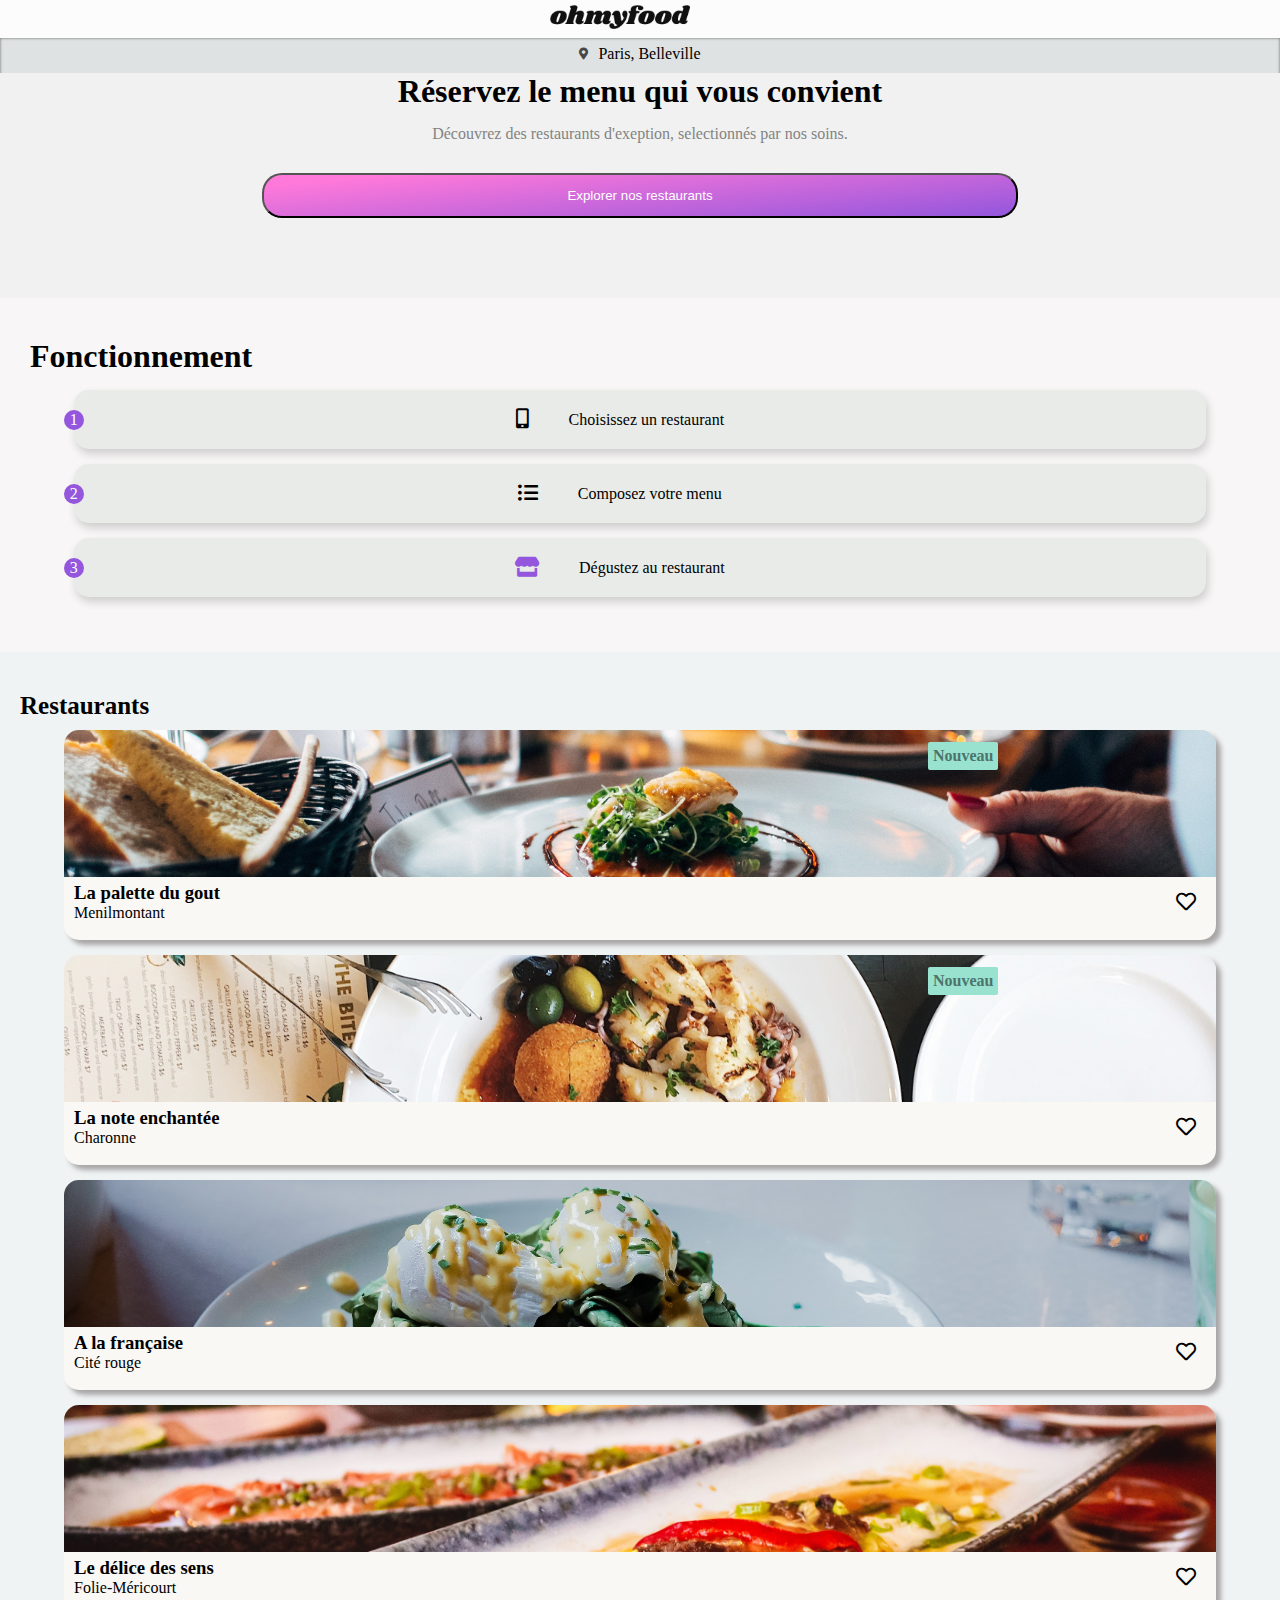
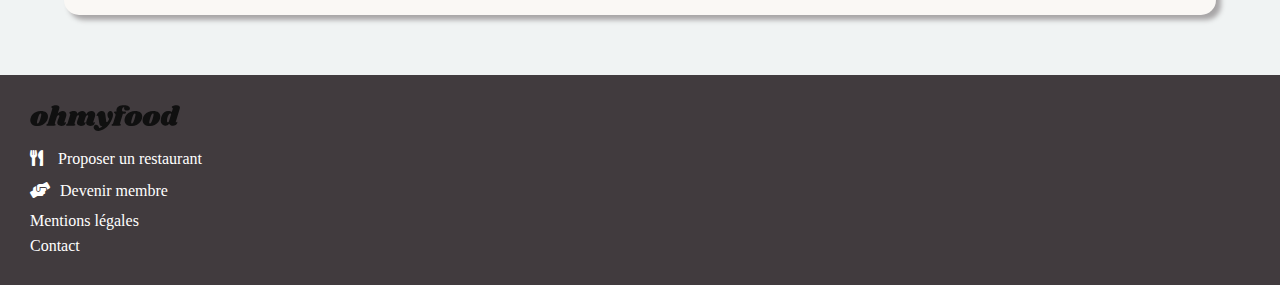
==== accueil.html @ b5c87522 "changing 'nouveau' buttons to divs" ====
<!DOCTYPE html>
<html lang="en">
<head>
    <meta charset="UTF-8">
    <meta http-equiv="X-UA-Compatible" content="IE=edge">
    <meta name="viewport" content="width=device-width, initial-scale=1.0">
    <link rel="stylesheet" href="https://use.fontawesome.com/releases/v5.15.3/css/all.css">
    <link rel="stylesheet" href="css/accueil.css">
    <title>Accueil</title>
</head>

<body>

    
    <div class="loader">
        <i class="fas fa-utensils"></i>     
    </div>

    <div class="container">
        <header>
            <div class="logo">
                <img src="img/ohmyfood.png" alt="logo">
            </div>
        </header>

        <!---------------------------------------------->

        <div class="localisation" >
            <i class="fas fa-map-marker-alt"></i> <p>Paris, Belleville</p>          
        </div>


        <!---------------------------------------------->

        <div class="reservation" >
            <h1>Réservez le menu qui vous convient</h1>
            <p>Découvrez des restaurants d'exeption, selectionnés par nos soins.</p>
            <button> <a href="menu1.html">Explorer nos restaurants</a></button>
        </div>


        <!---------------------------------------------->

        <div class="fonctionnement" >
            <h1>Fonctionnement</h1>
                <div class="selection">
                    <div class="number">
                        <p>1</p>
                    </div>
                    
                    <div class="fonctionnement-button">
                        <div class="fonctionnement-icon">
                            <i class="fas fa-mobile-alt"></i>
                        </div> 
                            <p>Choisissez un restaurant</p>                             
                    </div>
                    
                </div>

                <div class="selection">
                    <div class="number">
                        <p>2</p>
                    </div>
                    <div class="fonctionnement-button">
                        <div class="fonctionnement-icon">
                            <i class="fas fa-list-ul"></i>
                        </div> 
                            <p>Composez votre menu</p>                             
                    </div>

                </div>
                <div class="selection">
                    <div class="number">
                        <p>3</p>
                    </div>
                    <div class="fonctionnement-button">
                        <div class="fonctionnement-icon">
                            <i class="fas fa-store violet"></i>
                        </div> 
                            <p>Dégustez au restaurant</p>                             
                    </div>
                </div>
        </div>


        <!---------------------------------------------->

        <div class="all-restaurants" >
            <h1>Restaurants</h1>
            <div class="restaurant-card" >
                <a href="menu1.html">
                    <img src="img/jay-wennington-N_Y88TWmGwA-unsplash.jpg" alt="photo resto1">
                    <div class="nouveau">Nouveau
                    </div>
                    <div class="restaurant-infos" >
                        <div>
                            <h3>La palette du gout</h3>
                            <p>Menilmontant
                            </p>  
                        </div>
                        <i class="far fa-heart"></i>
                    </div>
                </a>
            </div>

            <div class="restaurant-card" >
                <a href="menu2.html">
                    <img src="img/stil-u2Lp8tXIcjw-unsplash.jpg" alt="">
                        <div class="nouveau"> Nouveau
                        </div>
                    <div class="restaurant-infos" >
                        <div>
                            <h3>La note enchantée</h3>
                            <p>Charonne</p>
                        </div>
                        <i class="far fa-heart"></i>
                    </div>
                </a>
            </div>

            <div class="restaurant-card" >
                <a href="menu3.html">
                    <img src="img/toa-heftiba-DQKerTsQwi0-unsplash.jpg" alt="">
                    <div class="restaurant-infos" >
                        <div>
                            <h3>A la française</h3>
                            <p>Cité rouge</p> 
                        </div>
                        <i class="far fa-heart"></i>
                    </div>
                </a>
            </div>

            <div class="restaurant-card" >
                <a href="menu4.html">
                    <img src="img/louis-hansel-shotsoflouis-qNBGVyOCY8Q-unsplash.jpg" alt="">
                    <div class="restaurant-infos" >
                        <div>
                            <h3>Le délice des sens</h3>
                            <p>Folie-Méricourt</p>
                        </div>
                        <i class="far fa-heart"></i>
                    </div>
                </a>
            </div>

        </div>

        <!---------------------------------------------->

        <footer>
            <div>
                <img src="img/ohmyfood@2x.svg" alt="">
                <div class="proposer" >
                    <i class="fas fa-utensils"></i> <p>Proposer un restaurant</p>
                </div>
                <div class="devenir" >
                    <i class="fas fa-hands-helping"></i> <p>Devenir membre</p>
                </div>
                <p>Mentions légales</p>
                <a href="#">Contact</a> 
            </div>
        </footer>

    </div>
    
</body>
</html>
---- css/accueil.css ----
* {
  margin: 0px;
  padding: 0px;
}

body {
  width: 100vw;
  height: 100vh;
  overflow: auto;
  -webkit-animation: scrolling 7s;
          animation: scrolling 7s;
}

@-webkit-keyframes scrolling {
  from {
    overflow: hidden;
  }
  to {
    overflow: auto;
  }
}

@keyframes scrolling {
  from {
    overflow: hidden;
  }
  to {
    overflow: auto;
  }
}

.loader {
  background-color: #99E2D0;
  position: absolute;
  width: 100%;
  height: 100%;
  -webkit-box-pack: center;
      -ms-flex-pack: center;
          justify-content: center;
  -webkit-box-align: center;
      -ms-flex-align: center;
          align-items: center;
  display: -webkit-box;
  display: -ms-flexbox;
  display: flex;
  z-index: -1000;
  -webkit-animation: disapear 4.7s ease-in;
          animation: disapear 4.7s ease-in;
}

@-webkit-keyframes disapear {
  from {
    display: -webkit-box;
    display: flex;
    z-index: 2;
  }
  to {
    display: none;
    z-index: -1;
  }
}

@keyframes disapear {
  from {
    display: -webkit-box;
    display: -ms-flexbox;
    display: flex;
    z-index: 2;
  }
  to {
    display: none;
    z-index: -1;
  }
}

.loader i {
  /*background-color: darkgray;*/
  color: darkgoldenrod;
  border: 1px solid #9356DC;
  height: 59px;
  width: 50px;
  display: -webkit-box;
  display: -ms-flexbox;
  display: flex;
  -webkit-box-pack: center;
      -ms-flex-pack: center;
          justify-content: center;
  -webkit-box-align: center;
      -ms-flex-align: center;
          align-items: center;
  font-size: 25px;
  margin: 0 auto;
  -webkit-animation: spin 1.8s ease-in 0s infinite;
          animation: spin 1.8s ease-in 0s infinite;
}

@-webkit-keyframes spin {
  0% {
    -webkit-transform: rotateY(0deg);
            transform: rotateY(0deg);
  }
  50% {
    -webkit-transform: rotateY(180deg);
            transform: rotateY(180deg);
  }
  100% {
    -webkit-transform: rotateY(0deg);
            transform: rotateY(0deg);
  }
}

@keyframes spin {
  0% {
    -webkit-transform: rotateY(0deg);
            transform: rotateY(0deg);
  }
  50% {
    -webkit-transform: rotateY(180deg);
            transform: rotateY(180deg);
  }
  100% {
    -webkit-transform: rotateY(0deg);
            transform: rotateY(0deg);
  }
}

.container {
  background-color: #f0f3f3;
  position: absolute;
  width: 100%;
  height: auto;
  padding-top: 35px;
  -webkit-box-orient: vertical;
  -webkit-box-direction: normal;
      -ms-flex-direction: column;
          flex-direction: column;
  display: -webkit-box;
  display: -ms-flexbox;
  display: flex;
  z-index: 1;
  -webkit-animation: appears;
          animation: appears;
}

@-webkit-keyframes appears {
  from {
    display: none;
  }
  to {
    display: -webkit-box;
    display: flex;
  }
}

@keyframes appears {
  from {
    display: none;
  }
  to {
    display: -webkit-box;
    display: -ms-flexbox;
    display: flex;
  }
}

header {
  background-color: #fcfcfc;
  width: 100%;
  height: auto;
  padding-top: 5px;
  padding-bottom: 5px;
  text-align: center;
  position: fixed;
  top: 0px;
  left: 0px;
  z-index: 2;
}

header .logo img {
  width: 140px;
  -webkit-transform: translateX(-20px);
          transform: translateX(-20px);
}

.localisation {
  background-color: #dfe2e2;
  -webkit-box-shadow: inset 0px 3px 3px #5f5e5f;
          box-shadow: inset 0px 3px 3px #5f5e5f;
  height: 38px;
  display: -webkit-box;
  display: -ms-flexbox;
  display: flex;
  -webkit-box-pack: center;
      -ms-flex-pack: center;
          justify-content: center;
  -webkit-box-align: center;
      -ms-flex-align: center;
          align-items: center;
}

.localisation i {
  padding-right: 10px;
  font-size: 12px;
  color: #474747;
}

.reservation {
  background-color: #f0f1f0;
  text-align: center;
  height: 225px;
}

.reservation p {
  padding-top: 15px;
  color: #838383;
}

.reservation button {
  width: 59%;
  height: 45px;
  margin-top: 30px;
  border-radius: 20px;
  background: linear-gradient(175deg, #FF79DA 10%, #9356DC 100%);
}

.reservation button a {
  text-decoration: none;
  color: white;
}

.fonctionnement {
  background-color: #f8f6f6;
  padding: 40px 0px;
  width: 100%;
  margin: 0 auto;
}

.fonctionnement h1 {
  margin-left: 30px;
}

.fonctionnement .selection {
  margin: 15px auto;
  height: 59px;
  width: 90%;
  display: -webkit-box;
  display: -ms-flexbox;
  display: flex;
  -webkit-box-align: center;
      -ms-flex-align: center;
          align-items: center;
}

.fonctionnement .selection .number {
  background-color: #9356DC;
  width: 20px;
  height: 20px;
  display: -webkit-box;
  display: -ms-flexbox;
  display: flex;
  -webkit-box-pack: center;
      -ms-flex-pack: center;
          justify-content: center;
  -webkit-box-align: center;
      -ms-flex-align: center;
          align-items: center;
  border-radius: 15px;
  z-index: 1;
}

.fonctionnement .selection .number p {
  color: white;
}

.fonctionnement-button {
  background-color: #e8ebe8;
  width: 100%;
  display: -webkit-box;
  display: -ms-flexbox;
  display: flex;
  height: 59px;
  -webkit-box-pack: center;
      -ms-flex-pack: center;
          justify-content: center;
  -webkit-box-align: center;
      -ms-flex-align: center;
          align-items: center;
  border-radius: 15px;
  -webkit-transform: translateX(-10px);
          transform: translateX(-10px);
  -webkit-box-shadow: 2px 5px 8px #cfcdcd;
          box-shadow: 2px 5px 8px #cfcdcd;
}

.fonctionnement-button:hover {
  background-color: #f3f2f2;
  -webkit-box-shadow: 5px 8px 10px #413b3e;
          box-shadow: 5px 8px 10px #413b3e;
}

.fonctionnement-icon {
  /*background-color: rgb(224, 35, 60);*/
  font-size: 20px;
  -webkit-transform: translateX(-40px);
          transform: translateX(-40px);
}

.fonctionnement-icon .violet {
  color: #9356DC;
}

.all-restaurants {
  padding-top: 40px;
  height: auto;
  padding-bottom: 45px;
}

.all-restaurants h1 {
  margin-left: 20px;
  font-size: 25px;
  margin-bottom: 10px;
}

.restaurant-card a {
  background-color: #faf8f5;
  text-decoration: none;
  margin: 0 auto 15px;
  width: 90%;
  height: 210px;
  border-radius: 15px;
  position: relative;
  display: -webkit-box;
  display: -ms-flexbox;
  display: flex;
  -webkit-box-orient: vertical;
  -webkit-box-direction: normal;
      -ms-flex-direction: column;
          flex-direction: column;
  -webkit-box-shadow: 5px 5px 5px #a8a6a7;
          box-shadow: 5px 5px 5px #a8a6a7;
}

.nouveau {
  background-color: #99E2D0;
  position: absolute;
  top: 0px;
  left: 75%;
  padding: 5px;
  margin-top: 12px;
  color: #4d746a;
  font-weight: bold;
  border-radius: 2px;
}

.restaurant-card img {
  -o-object-fit: cover;
     object-fit: cover;
  height: 70%;
  width: 100%;
  border-radius: 15px 15px 0px 0px;
}

.restaurant-card i {
  padding-top: 15px;
  padding-right: 15px;
}

.active-card {
  text-decoration: none;
  height: 180px;
}

.active-card img {
  height: 70%;
}

.restaurant-infos {
  display: -webkit-box;
  display: -ms-flexbox;
  display: flex;
  -webkit-box-pack: justify;
      -ms-flex-pack: justify;
          justify-content: space-between;
  -webkit-box-align: center;
      -ms-flex-align: center;
          align-items: center;
}

.restaurant-infos h3 {
  color: black;
  padding-left: 10px;
}

.restaurant-infos p {
  color: black;
  padding-left: 10px;
}

.restaurant-infos i {
  margin: 15px 20px;
  padding: 0px;
  font-size: 20px;
  color: black;
}

.restaurant-infos i:hover {
  background-color: #FF79DA;
}

footer {
  background-color: #413b3e;
  width: 100%;
  height: 150px;
  color: white;
  padding: 30px 30px;
  /*position: fixed;
  bottom: 0px;
  */
}

footer p {
  margin-bottom: 7px;
}

footer img {
  width: 150px;
  color: white;
}

.proposer {
  display: -webkit-box;
  display: -ms-flexbox;
  display: flex;
  -webkit-box-orient: horizontal;
  -webkit-box-direction: normal;
      -ms-flex-direction: row;
          flex-direction: row;
  margin-top: 15px;
  margin-bottom: 7px;
}

.proposer p {
  margin-left: 15px;
}

.devenir {
  display: -webkit-box;
  display: -ms-flexbox;
  display: flex;
  -webkit-box-orient: horizontal;
  -webkit-box-direction: normal;
      -ms-flex-direction: row;
          flex-direction: row;
  margin-bottom: 7px;
}

.devenir p {
  margin-left: 10px;
  margin-bottom: 5px;
}

footer a {
  text-decoration: none;
  color: white;
}
/*# sourceMappingURL=accueil.css.map */
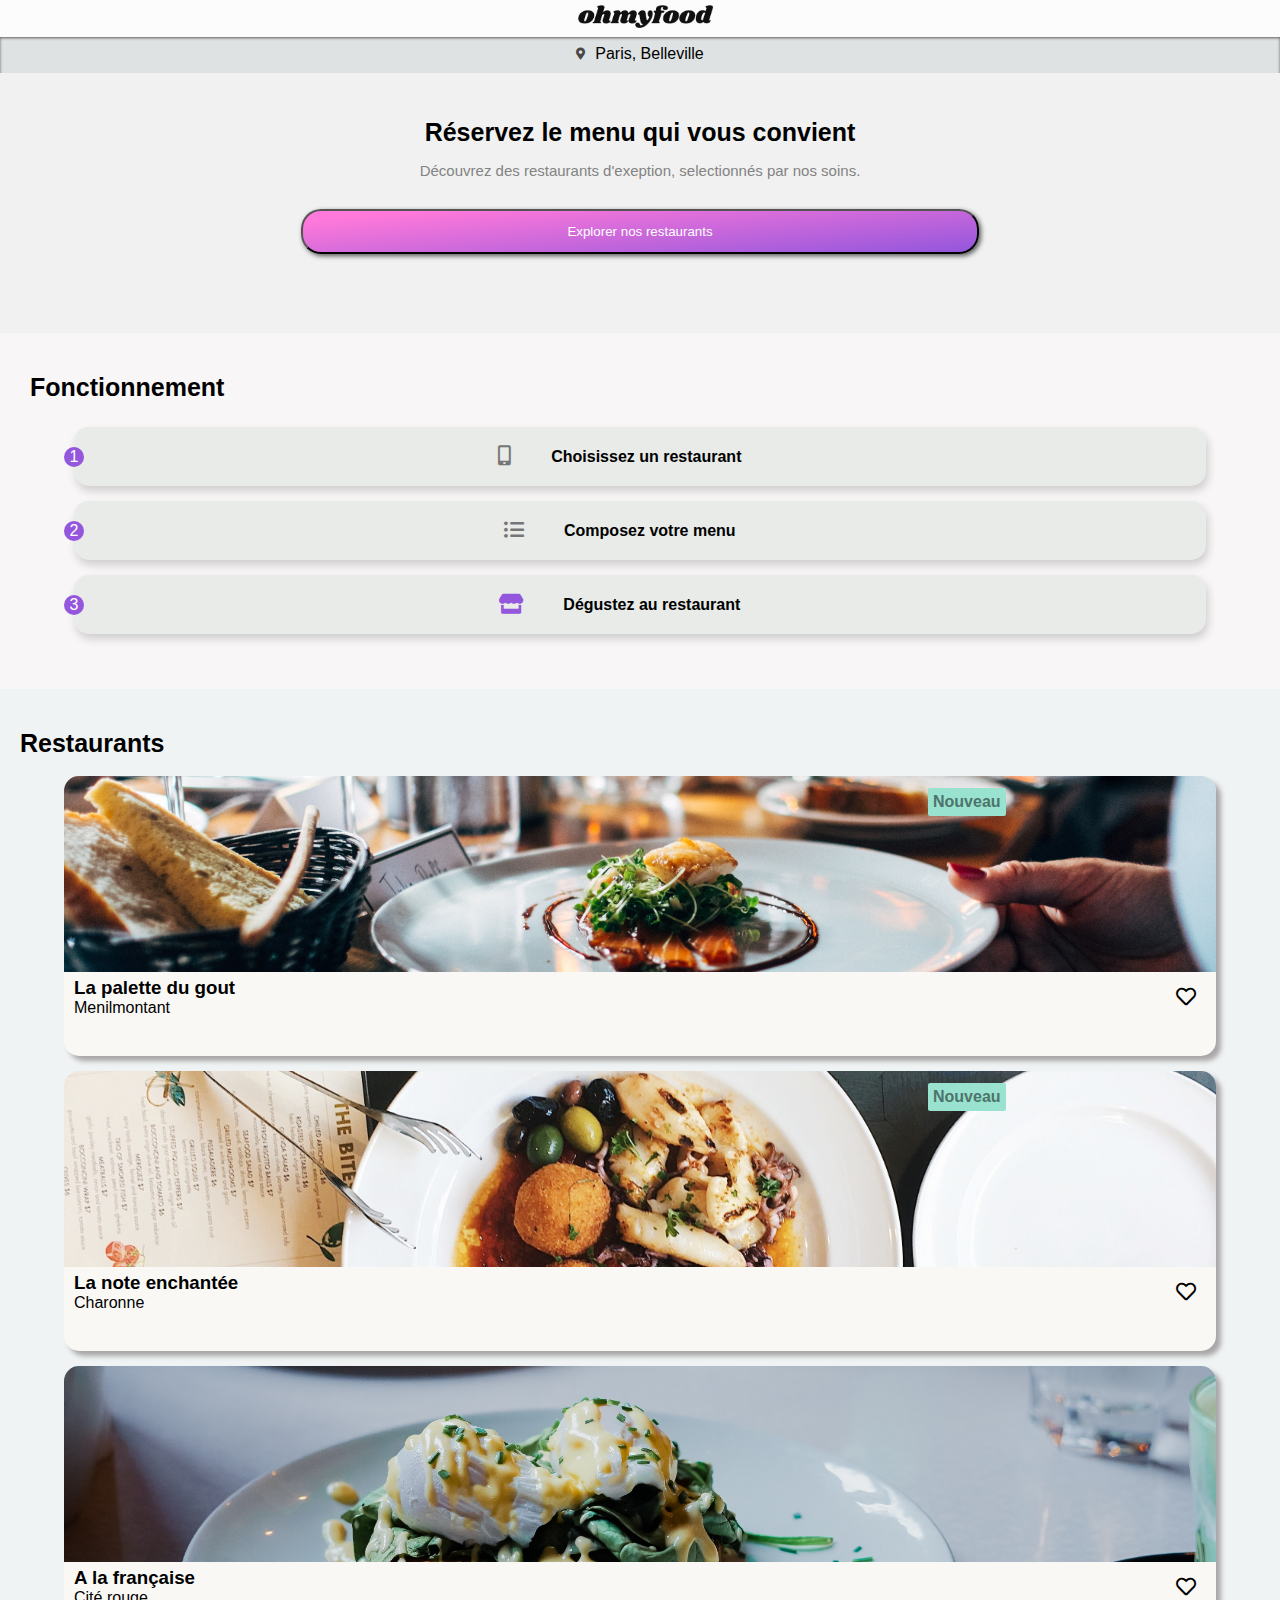
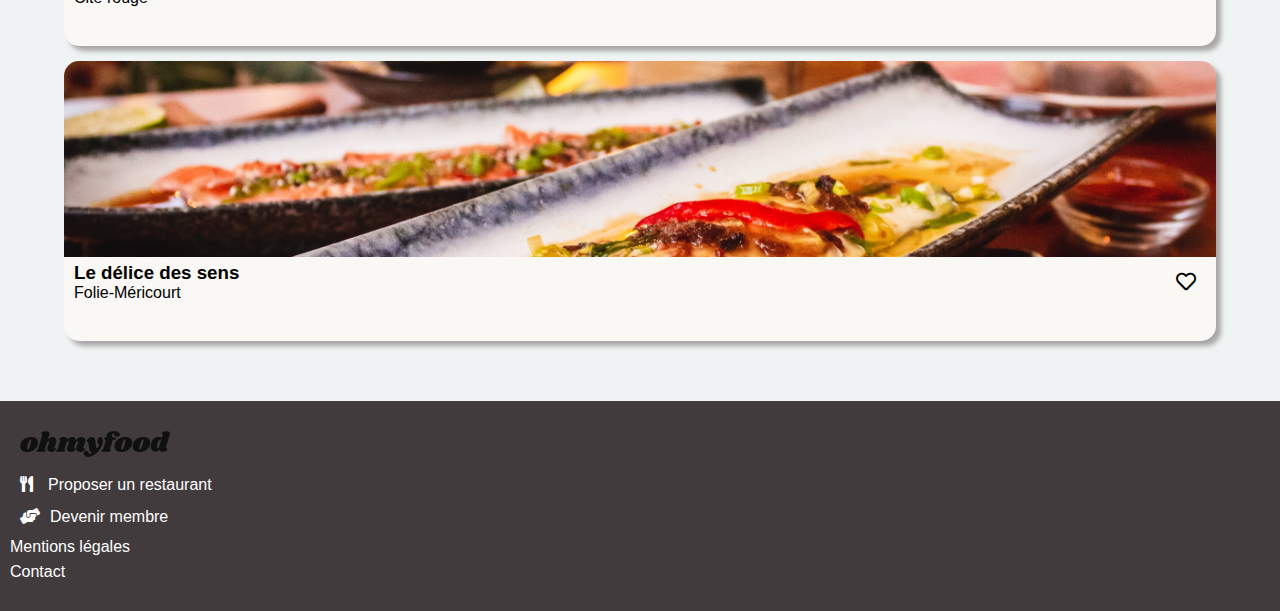
==== commit c88d5a77: "add link to email on the footer" ====
--- a/accueil.html
+++ b/accueil.html
@@ -158,7 +158,7 @@
                     <i class="fas fa-hands-helping"></i> <p>Devenir membre</p>
                 </div>
                 <p>Mentions légales</p>
-                <a href="#">Contact</a> 
+                <a href="mailto:monemail@gmail.com">Contact</a> 
             </div>
         </footer>
 
--- a/css/accueil.css
+++ b/css/accueil.css
@@ -3,10 +3,15 @@
   padding: 0px;
 }
 
+html {
+  font-family: Arial, Helvetica, sans-serif;
+}
+
 body {
-  width: 100vw;
+  max-width: 100vw;
   height: 100vh;
   overflow: auto;
+  overflow-x: hidden;
   -webkit-animation: scrolling 7s;
           animation: scrolling 7s;
 }
@@ -17,6 +22,7 @@
   }
   to {
     overflow: auto;
+    overflow-x: hidden;
   }
 }
 
@@ -26,6 +32,7 @@
   }
   to {
     overflow: auto;
+    overflow-x: hidden;
   }
 }
 
@@ -167,19 +174,23 @@
   background-color: #fcfcfc;
   width: 100%;
   height: auto;
-  padding-top: 5px;
-  padding-bottom: 5px;
+  padding: 5px;
   text-align: center;
   position: fixed;
   top: 0px;
   left: 0px;
   z-index: 2;
+  display: -webkit-box;
+  display: -ms-flexbox;
+  display: flex;
+  -webkit-box-pack: center;
+      -ms-flex-pack: center;
+          justify-content: center;
 }
 
 header .logo img {
-  width: 140px;
-  -webkit-transform: translateX(-20px);
-          transform: translateX(-20px);
+  width: 135px;
+  margin: 0 auto;
 }
 
 .localisation {
@@ -207,23 +218,47 @@
 .reservation {
   background-color: #f0f1f0;
   text-align: center;
+  display: -webkit-box;
+  display: -ms-flexbox;
+  display: flex;
+  -ms-flex-wrap: wrap;
+      flex-wrap: wrap;
+  -webkit-box-pack: center;
+      -ms-flex-pack: center;
+          justify-content: center;
+  -webkit-box-orient: vertical;
+  -webkit-box-direction: normal;
+      -ms-flex-direction: column;
+          flex-direction: column;
   height: 225px;
+  padding-bottom: 35px;
+}
+
+.reservation h1 {
+  width: 70%;
+  margin: 0 auto;
+  font-size: 25px;
 }
 
 .reservation p {
+  width: 70%;
   padding-top: 15px;
   color: #838383;
+  margin: 0 auto;
+  font-size: 15px;
 }
 
 .reservation button {
-  width: 59%;
+  width: 53%;
   height: 45px;
-  margin-top: 30px;
+  margin: 30px auto 0px;
   border-radius: 20px;
+  -webkit-box-shadow: 2px 2px 5px #575757;
+          box-shadow: 2px 2px 5px #575757;
   background: linear-gradient(175deg, #FF79DA 10%, #9356DC 100%);
 }
 
-.reservation button a {
+.reservation a {
   text-decoration: none;
   color: white;
 }
@@ -236,7 +271,9 @@
 }
 
 .fonctionnement h1 {
+  font-size: 25px;
   margin-left: 30px;
+  padding-bottom: 10px;
 }
 
 .fonctionnement .selection {
@@ -292,6 +329,10 @@
           box-shadow: 2px 5px 8px #cfcdcd;
 }
 
+.fonctionnement-button p {
+  font-weight: bold;
+}
+
 .fonctionnement-button:hover {
   background-color: #f3f2f2;
   -webkit-box-shadow: 5px 8px 10px #413b3e;
@@ -300,6 +341,7 @@
 
 .fonctionnement-icon {
   /*background-color: rgb(224, 35, 60);*/
+  color: #777677;
   font-size: 20px;
   -webkit-transform: translateX(-40px);
           transform: translateX(-40px);
@@ -312,21 +354,22 @@
 .all-restaurants {
   padding-top: 40px;
   height: auto;
+  width: 100%;
   padding-bottom: 45px;
 }
 
 .all-restaurants h1 {
   margin-left: 20px;
   font-size: 25px;
-  margin-bottom: 10px;
+  margin-bottom: 18px;
 }
 
 .restaurant-card a {
   background-color: #faf8f5;
   text-decoration: none;
   margin: 0 auto 15px;
-  width: 90%;
-  height: 210px;
+  max-width: 90%;
+  height: 280px;
   border-radius: 15px;
   position: relative;
   display: -webkit-box;
@@ -358,6 +401,7 @@
   height: 70%;
   width: 100%;
   border-radius: 15px 15px 0px 0px;
+  background-position: center;
 }
 
 .restaurant-card i {
@@ -412,19 +456,21 @@
   width: 100%;
   height: 150px;
   color: white;
-  padding: 30px 30px;
+  padding: 30px 0px;
   /*position: fixed;
-  bottom: 0px;
-  */
+    bottom: 0px;
+    */
 }
 
 footer p {
   margin-bottom: 7px;
+  margin-left: 10px;
 }
 
 footer img {
   width: 150px;
   color: white;
+  padding: 0px 20px;
 }
 
 .proposer {
@@ -439,6 +485,10 @@
   margin-bottom: 7px;
 }
 
+.proposer i {
+  margin-left: 20px;
+}
+
 .proposer p {
   margin-left: 15px;
 }
@@ -454,6 +504,10 @@
   margin-bottom: 7px;
 }
 
+.devenir i {
+  margin-left: 20px;
+}
+
 .devenir p {
   margin-left: 10px;
   margin-bottom: 5px;
@@ -462,5 +516,6 @@
 footer a {
   text-decoration: none;
   color: white;
+  margin-left: 10px;
 }
 /*# sourceMappingURL=accueil.css.map */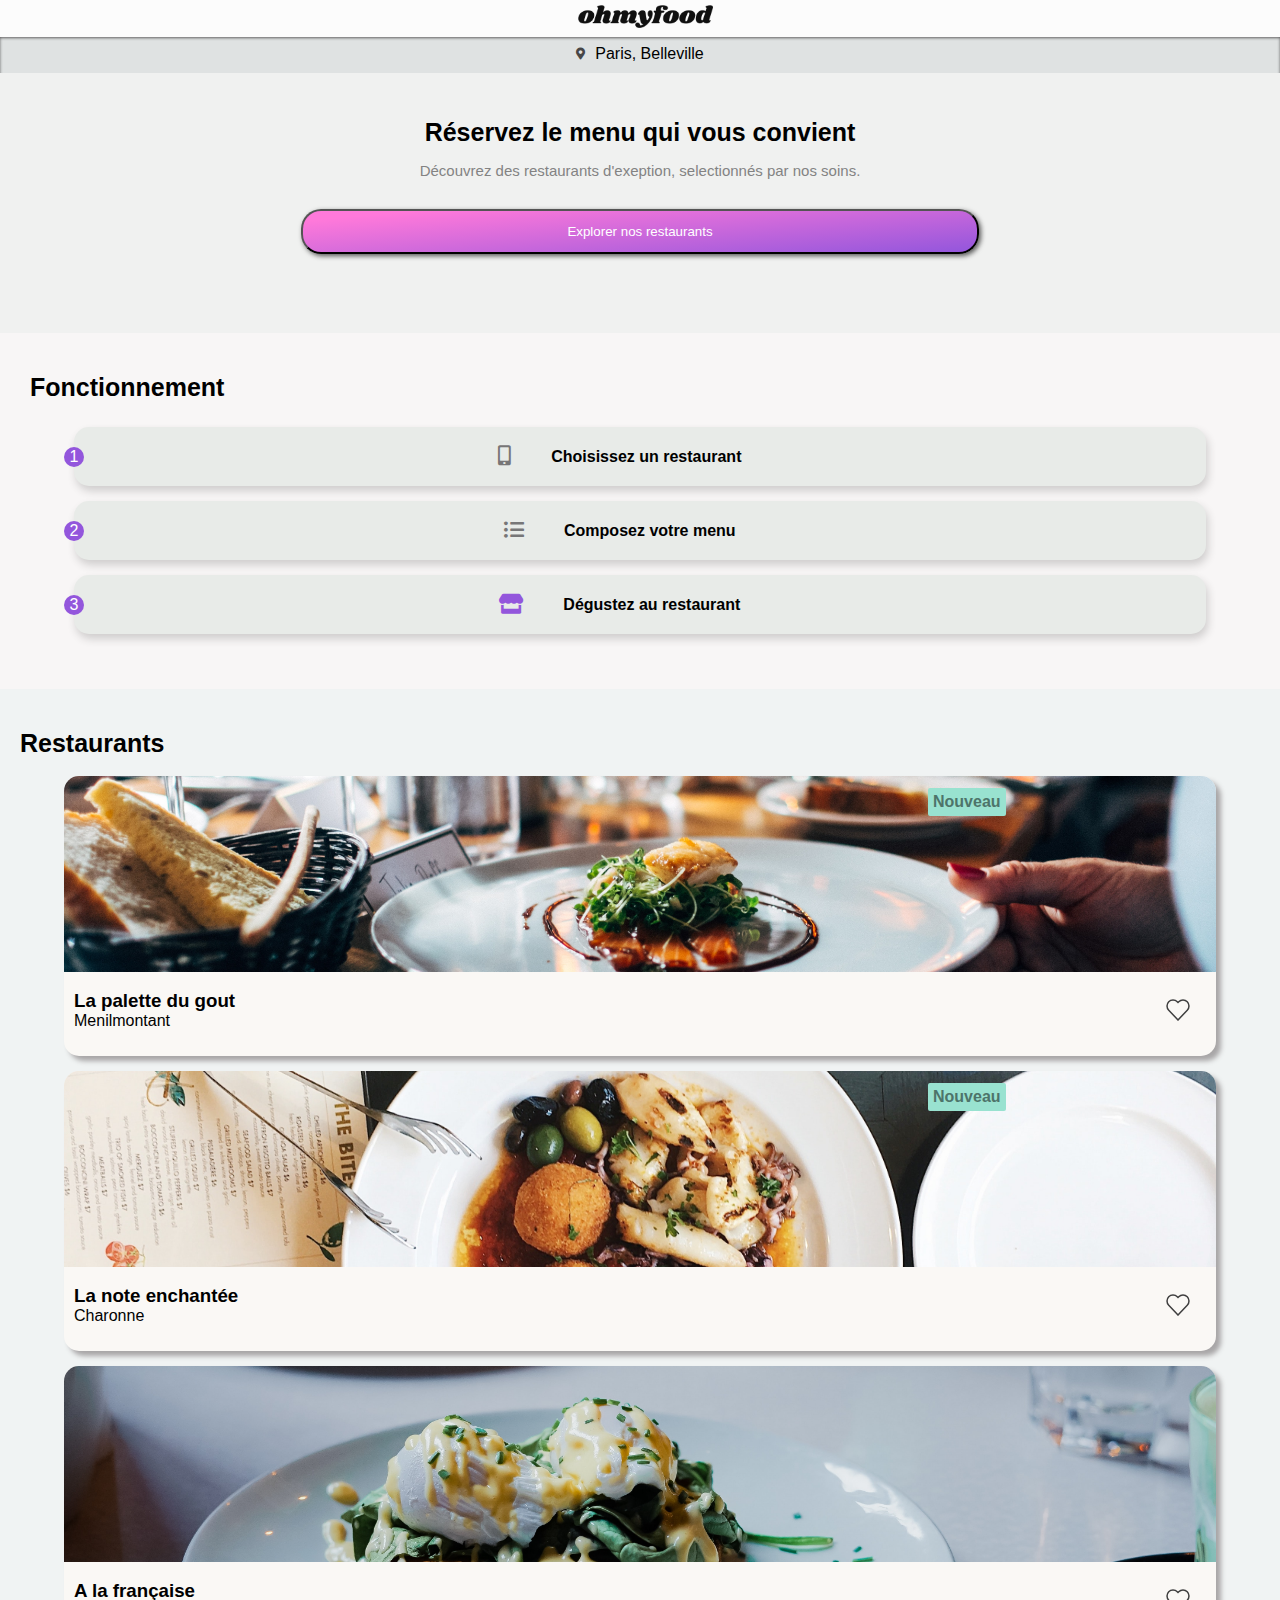
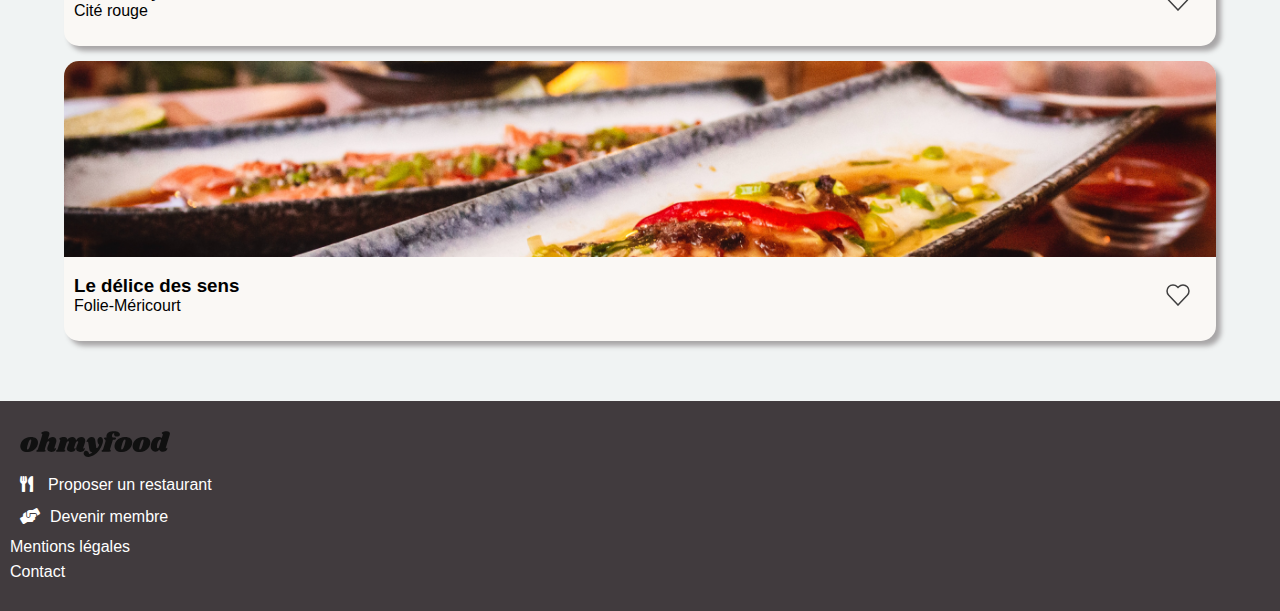
==== commit b54b5d68: "all animated heart added" ====
--- a/accueil.html
+++ b/accueil.html
@@ -98,7 +98,15 @@
                             <p>Menilmontant
                             </p>  
                         </div>
-                        <i class="far fa-heart"></i>
+                        <div class="icon heart1" >
+
+                    
+                            <svg xmlns:rdf="http://www.w3.org/1999/02/22-rdf-syntax-ns#" xmlns="http://www.w3.org/2000/svg" height="24" width="24" version="1.1" xmlns:cc="http://creativecommons.org/ns#" xmlns:dc="http://purl.org/dc/elements/1.1/">
+                                <g transform="translate(0 -1028.4)">
+                                 <path d="m7 1031.4c-1.5355 0-3.0784 0.5-4.25 1.7-2.3431 2.4-2.2788 6.1 0 8.5l9.25 9.8 9.25-9.8c2.279-2.4 2.343-6.1 0-8.5-2.343-2.3-6.157-2.3-8.5 0l-0.75 0.8-0.75-0.8c-1.172-1.2-2.7145-1.7-4.25-1.7z" fill="#e74c3c"/>
+                                </g>
+                               </svg>
+                       </div>
                     </div>
                 </a>
             </div>
@@ -113,7 +121,15 @@
                             <h3>La note enchantée</h3>
                             <p>Charonne</p>
                         </div>
-                        <i class="far fa-heart"></i>
+                        <div class="icon heart2" >
+
+                    
+                            <svg xmlns:rdf="http://www.w3.org/1999/02/22-rdf-syntax-ns#" xmlns="http://www.w3.org/2000/svg" height="24" width="24" version="1.1" xmlns:cc="http://creativecommons.org/ns#" xmlns:dc="http://purl.org/dc/elements/1.1/">
+                                <g transform="translate(0 -1028.4)">
+                                 <path d="m7 1031.4c-1.5355 0-3.0784 0.5-4.25 1.7-2.3431 2.4-2.2788 6.1 0 8.5l9.25 9.8 9.25-9.8c2.279-2.4 2.343-6.1 0-8.5-2.343-2.3-6.157-2.3-8.5 0l-0.75 0.8-0.75-0.8c-1.172-1.2-2.7145-1.7-4.25-1.7z" fill="#e74c3c"/>
+                                </g>
+                               </svg>
+                       </div>
                     </div>
                 </a>
             </div>
@@ -126,7 +142,15 @@
                             <h3>A la française</h3>
                             <p>Cité rouge</p> 
                         </div>
-                        <i class="far fa-heart"></i>
+                        <div class="icon heart3" >
+
+                    
+                            <svg xmlns:rdf="http://www.w3.org/1999/02/22-rdf-syntax-ns#" xmlns="http://www.w3.org/2000/svg" height="24" width="24" version="1.1" xmlns:cc="http://creativecommons.org/ns#" xmlns:dc="http://purl.org/dc/elements/1.1/">
+                                <g transform="translate(0 -1028.4)">
+                                 <path d="m7 1031.4c-1.5355 0-3.0784 0.5-4.25 1.7-2.3431 2.4-2.2788 6.1 0 8.5l9.25 9.8 9.25-9.8c2.279-2.4 2.343-6.1 0-8.5-2.343-2.3-6.157-2.3-8.5 0l-0.75 0.8-0.75-0.8c-1.172-1.2-2.7145-1.7-4.25-1.7z" fill="#e74c3c"/>
+                                </g>
+                               </svg>
+                       </div>
                     </div>
                 </a>
             </div>
@@ -139,7 +163,15 @@
                             <h3>Le délice des sens</h3>
                             <p>Folie-Méricourt</p>
                         </div>
-                        <i class="far fa-heart"></i>
+                        <div class="icon heart4" >
+
+                    
+                            <svg xmlns:rdf="http://www.w3.org/1999/02/22-rdf-syntax-ns#" xmlns="http://www.w3.org/2000/svg" height="24" width="24" version="1.1" xmlns:cc="http://creativecommons.org/ns#" xmlns:dc="http://purl.org/dc/elements/1.1/">
+                                <g transform="translate(0 -1028.4)">
+                                 <path d="m7 1031.4c-1.5355 0-3.0784 0.5-4.25 1.7-2.3431 2.4-2.2788 6.1 0 8.5l9.25 9.8 9.25-9.8c2.279-2.4 2.343-6.1 0-8.5-2.343-2.3-6.157-2.3-8.5 0l-0.75 0.8-0.75-0.8c-1.172-1.2-2.7145-1.7-4.25-1.7z" fill="#e74c3c"/>
+                                </g>
+                               </svg>
+                       </div>
                     </div>
                 </a>
             </div>
--- a/css/accueil.css
+++ b/css/accueil.css
@@ -440,15 +440,43 @@
   padding-left: 10px;
 }
 
-.restaurant-infos i {
-  margin: 15px 20px;
-  padding: 0px;
-  font-size: 20px;
-  color: black;
-}
-
-.restaurant-infos i:hover {
-  background-color: #FF79DA;
+.icon {
+  width: 50px;
+  height: 50px;
+  margin-top: 25px;
+}
+
+.icon path {
+  fill: transparent;
+  stroke-width: 1.5;
+  stroke: #3f3f3f;
+}
+
+.icon:hover path {
+  -webkit-animation: animate-heartt 0.5s linear forwards;
+          animation: animate-heartt 0.5s linear forwards;
+}
+
+@-webkit-keyframes animate-heartt {
+  0% {
+    fill: transparent;
+    stroke-width: 2;
+  }
+  100% {
+    fill: red;
+    stroke-width: 1;
+  }
+}
+
+@keyframes animate-heartt {
+  0% {
+    fill: transparent;
+    stroke-width: 2;
+  }
+  100% {
+    fill: red;
+    stroke-width: 1;
+  }
 }
 
 footer {
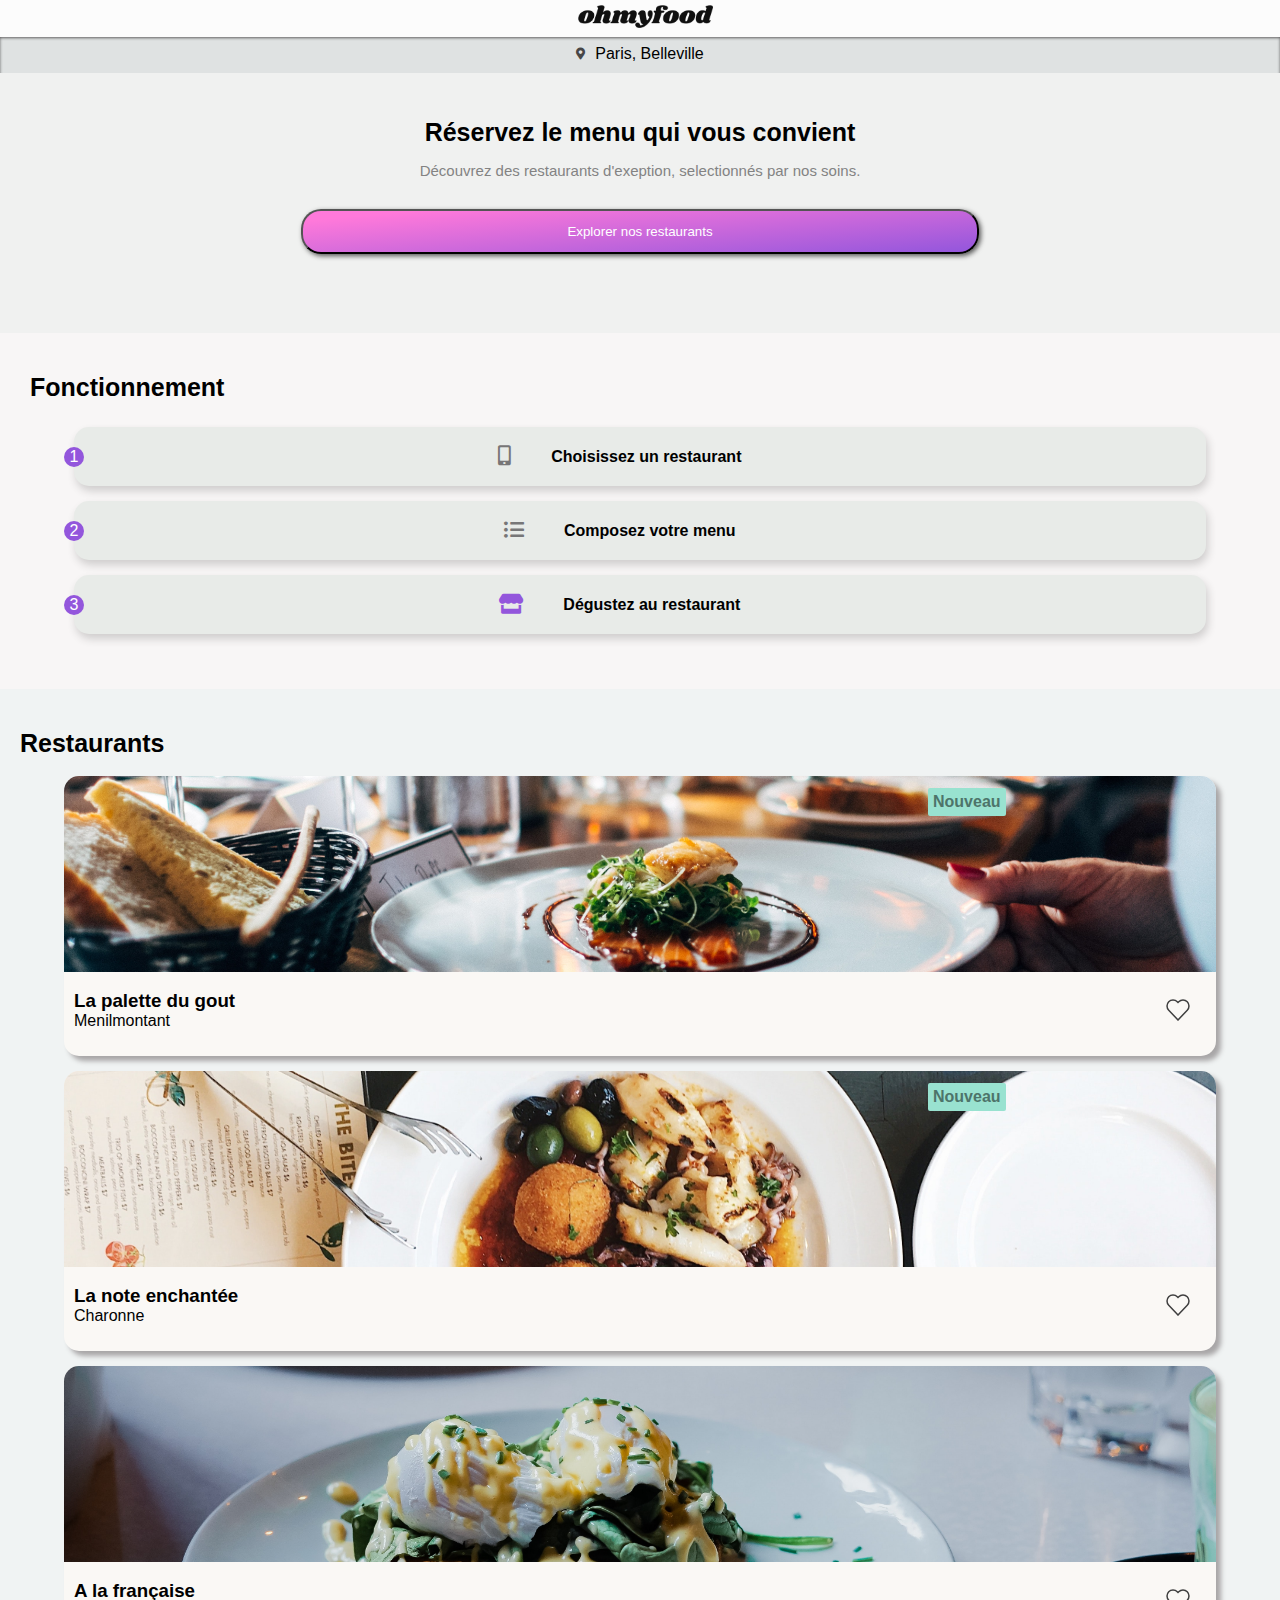
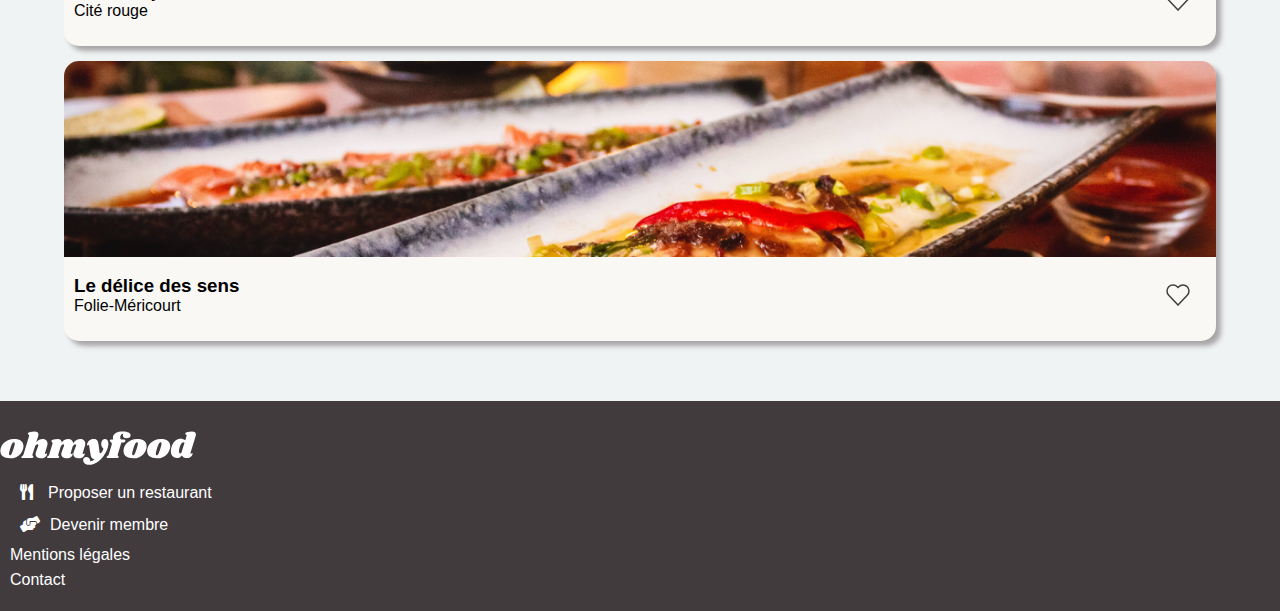
==== commit 865f4112: "changing footer logo color" ====
--- a/accueil.html
+++ b/accueil.html
@@ -181,8 +181,19 @@
         <!---------------------------------------------->
 
         <footer>
-            <div>
-                <img src="img/ohmyfood@2x.svg" alt="">
+            <div class="foot" >
+               
+                <svg width="196" height="34" viewBox="0 0 196 34" fill="none" xmlns="http://www.w3.org/2000/svg">
+                    <path d="M13.932 7.956C17.196 7.956 19.596 8.61599 21.132 9.936C22.692 11.256 23.472 12.984 23.472 15.12C23.472 15.84 23.376 16.644 23.184 17.532C22.728 19.5 21.876 21.228 20.628 22.716C19.38 24.18 17.844 25.32 16.02 26.136C14.22 26.928 12.264 27.324 10.152 27.324C6.81599 27.324 4.34399 26.664 2.73599 25.344C1.15199 24 0.359985 22.224 0.359985 20.016C0.359985 19.272 0.455985 18.444 0.647985 17.532C1.10399 15.66 1.96799 14.004 3.23999 12.564C4.53599 11.1 6.10799 9.972 7.95599 9.18C9.82799 8.364 11.82 7.956 13.932 7.956ZM13.824 11.16C13.32 11.16 12.78 11.616 12.204 12.528C11.652 13.416 10.992 15.108 10.224 17.604C9.45599 20.1 9.07199 21.852 9.07199 22.86C9.07199 23.388 9.15599 23.748 9.32399 23.94C9.49199 24.108 9.71999 24.192 10.008 24.192C10.512 24.24 11.028 23.808 11.556 22.896C12.108 21.984 12.792 20.208 13.608 17.568C14.352 15.24 14.724 13.548 14.724 12.492C14.724 11.988 14.64 11.64 14.472 11.448C14.328 11.256 14.112 11.16 13.824 11.16Z" fill="#101010"/>
+                    <path d="M44.9899 22.032C44.9419 22.128 44.9179 22.272 44.9179 22.464C44.9179 22.632 44.9539 22.764 45.0259 22.86C45.1219 22.956 45.2419 23.004 45.3859 23.004C45.6739 23.004 45.9139 22.884 46.1059 22.644C46.3219 22.38 46.4659 22.248 46.5379 22.248C46.6579 22.248 46.7539 22.332 46.8259 22.5C46.8979 22.644 46.9339 22.824 46.9339 23.04C46.9579 23.736 46.7299 24.42 46.2499 25.092C45.7699 25.74 45.0619 26.28 44.1259 26.712C43.2139 27.12 42.1099 27.324 40.8139 27.324C39.2299 27.324 37.9699 26.964 37.0339 26.244C36.0979 25.5 35.6179 24.516 35.5939 23.292C35.5939 22.404 35.8099 21.408 36.2419 20.304L38.2219 15.12C38.3419 14.808 38.4019 14.556 38.4019 14.364C38.4019 14.052 38.2939 13.812 38.0779 13.644C37.8859 13.452 37.6459 13.356 37.3579 13.356C36.9019 13.356 36.4339 13.572 35.9539 14.004C35.4979 14.412 35.1259 15.084 34.8379 16.02V15.948L32.5699 23.256C32.4979 23.544 32.4619 23.796 32.4619 24.012C32.4619 24.324 32.5219 24.576 32.6419 24.768C32.7619 24.936 32.9299 25.104 33.1459 25.272C33.3139 25.44 33.4339 25.584 33.5059 25.704C33.5779 25.8 33.5899 25.932 33.5419 26.1C33.4219 26.412 33.1819 26.64 32.8219 26.784C32.4619 26.928 31.9099 27 31.1659 27H22.9579C22.3339 27 21.8779 26.904 21.5899 26.712C21.3019 26.496 21.2059 26.22 21.3019 25.884C21.3979 25.596 21.6499 25.344 22.0579 25.128C22.4179 24.936 22.7179 24.708 22.9579 24.444C23.1979 24.18 23.4019 23.76 23.5699 23.184L29.0419 5.22C29.1139 5.004 29.1499 4.824 29.1499 4.68C29.1499 4.416 29.0779 4.2 28.9339 4.032C28.8139 3.864 28.6459 3.696 28.4299 3.528C28.1899 3.336 28.0099 3.168 27.8899 3.024C27.7939 2.88 27.7819 2.688 27.8539 2.448C27.9979 1.896 28.7539 1.416 30.1219 1.00799C31.4899 0.599996 32.9179 0.395996 34.4059 0.395996C35.7979 0.395996 36.8179 0.659996 37.4659 1.188C38.1379 1.716 38.4739 2.436 38.4739 3.348C38.4739 3.876 38.3899 4.392 38.2219 4.896L36.2779 11.232C37.2139 10.008 38.1979 9.156 39.2299 8.676C40.2859 8.196 41.4259 7.956 42.6499 7.956C44.1139 7.956 45.2899 8.4 46.1779 9.288C47.0899 10.176 47.5459 11.328 47.5459 12.744C47.5459 13.488 47.4259 14.22 47.1859 14.94L44.9899 22.032Z" fill="#101010"/>
+                    <path d="M82.7165 22.032C82.6685 22.128 82.6445 22.272 82.6445 22.464C82.6445 22.632 82.6805 22.764 82.7525 22.86C82.8485 22.956 82.9685 23.004 83.1125 23.004C83.4005 23.004 83.6405 22.884 83.8325 22.644C84.0485 22.38 84.1925 22.248 84.2645 22.248C84.3845 22.248 84.4805 22.332 84.5525 22.5C84.6245 22.644 84.6605 22.824 84.6605 23.04C84.6845 23.736 84.4565 24.42 83.9765 25.092C83.4965 25.74 82.7885 26.28 81.8525 26.712C80.9405 27.12 79.8365 27.324 78.5405 27.324C76.9565 27.324 75.6965 26.964 74.7605 26.244C73.8245 25.5 73.3445 24.516 73.3205 23.292C73.3205 22.404 73.5365 21.408 73.9685 20.304L75.9485 15.12C76.0685 14.808 76.1285 14.556 76.1285 14.364C76.1285 14.052 76.0205 13.812 75.8045 13.644C75.6125 13.452 75.3725 13.356 75.0845 13.356C74.6765 13.356 74.2565 13.536 73.8245 13.896C73.3925 14.256 73.0085 14.82 72.6725 15.588L70.6925 22.032C70.6445 22.128 70.6205 22.272 70.6205 22.464C70.6205 22.632 70.6565 22.764 70.7285 22.86C70.8245 22.956 70.9445 23.004 71.0885 23.004C71.3765 23.004 71.6165 22.884 71.8085 22.644C72.0245 22.38 72.1685 22.248 72.2405 22.248C72.3605 22.248 72.4565 22.332 72.5285 22.5C72.6005 22.644 72.6365 22.824 72.6365 23.04C72.6605 23.736 72.4325 24.42 71.9525 25.092C71.4725 25.74 70.7645 26.28 69.8285 26.712C68.9165 27.12 67.8125 27.324 66.5165 27.324C64.9325 27.324 63.6725 26.964 62.7365 26.244C61.8005 25.5 61.3205 24.516 61.2965 23.292C61.2965 22.404 61.5125 21.408 61.9445 20.304L63.9245 15.12C64.0445 14.808 64.1045 14.556 64.1045 14.364C64.1045 14.052 63.9965 13.812 63.7805 13.644C63.5885 13.452 63.3485 13.356 63.0605 13.356C62.6525 13.356 62.2325 13.536 61.8005 13.896C61.3685 14.232 61.0085 14.784 60.7205 15.552L58.3445 23.256C58.2485 23.52 58.2005 23.772 58.2005 24.012C58.2005 24.3 58.2605 24.54 58.3805 24.732C58.5005 24.9 58.6685 25.08 58.8845 25.272C59.0525 25.416 59.1725 25.548 59.2445 25.668C59.3165 25.788 59.3285 25.932 59.2805 26.1C59.1845 26.412 58.9565 26.64 58.5965 26.784C58.2365 26.928 57.6725 27 56.9045 27H48.6965C48.0725 27 47.6285 26.904 47.3645 26.712C47.0765 26.496 46.9685 26.22 47.0405 25.884C47.1365 25.596 47.3885 25.344 47.7965 25.128C48.1565 24.936 48.4565 24.708 48.6965 24.444C48.9365 24.18 49.1405 23.76 49.3085 23.184L52.5125 12.78C52.5605 12.66 52.5845 12.492 52.5845 12.276C52.5845 12.012 52.5245 11.808 52.4045 11.664C52.3085 11.52 52.1405 11.34 51.9005 11.124C51.6605 10.932 51.4925 10.764 51.3965 10.62C51.3005 10.476 51.2885 10.284 51.3605 10.044C51.5045 9.492 52.2605 9.012 53.6285 8.604C54.9965 8.172 56.4245 7.956 57.9125 7.956C59.0885 7.956 60.0125 8.28 60.6845 8.928C61.3805 9.576 61.7165 10.464 61.6925 11.592C62.6765 10.224 63.7085 9.276 64.7885 8.748C65.8925 8.22 67.0805 7.956 68.3525 7.956C69.7445 7.956 70.8725 8.364 71.7365 9.18C72.6245 9.972 73.1165 11.016 73.2125 12.312C74.2445 10.68 75.3485 9.552 76.5245 8.928C77.7005 8.28 78.9845 7.956 80.3765 7.956C81.8405 7.956 83.0165 8.4 83.9045 9.288C84.8165 10.176 85.2725 11.328 85.2725 12.744C85.2725 13.488 85.1525 14.22 84.9125 14.94L82.7165 22.032Z" fill="#101010"/>
+                    <path d="M104.932 7.956C105.988 7.956 106.828 8.388 107.452 9.252C108.1 10.092 108.424 11.244 108.424 12.708C108.424 13.98 108.196 15.348 107.74 16.812C106.852 19.764 105.424 22.548 103.456 25.164C101.512 27.78 99.2675 29.88 96.7235 31.464C94.2035 33.048 91.6836 33.84 89.1636 33.84C87.9156 33.84 86.8355 33.624 85.9235 33.192C85.0355 32.76 84.3635 32.184 83.9075 31.464C83.4275 30.744 83.1875 29.976 83.1875 29.16C83.1875 28.8 83.2475 28.404 83.3675 27.972C83.5835 27.3 83.9435 26.784 84.4475 26.424C84.9515 26.064 85.5516 25.884 86.2476 25.884C87.3516 25.884 88.2515 26.256 88.9475 27C89.6675 27.768 90.1236 28.812 90.3156 30.132C91.8516 30.06 93.2675 29.4 94.5635 28.152C93.3395 27.936 92.4275 27.528 91.8275 26.928C91.2515 26.304 90.8555 25.344 90.6395 24.048L89.1995 15.228C89.1275 14.772 89.0195 14.46 88.8755 14.292C88.7555 14.1 88.5876 14.004 88.3716 14.004C88.2036 14.004 87.9995 14.088 87.7595 14.256C87.5435 14.424 87.3875 14.508 87.2915 14.508C87.0995 14.508 87.0035 14.304 87.0035 13.896C87.0035 13.56 87.0635 13.2 87.1835 12.816C87.6155 11.448 88.4196 10.296 89.5956 9.36C90.7716 8.4 92.1395 7.92 93.6995 7.92C95.2355 7.92 96.3635 8.376 97.0835 9.288C97.8275 10.2 98.3076 11.604 98.5236 13.5L99.6035 21.42C99.6755 22.02 99.8915 22.32 100.252 22.32C100.684 22.32 101.188 21.936 101.764 21.168C102.34 20.376 102.904 19.26 103.456 17.82C102.736 17.172 102.184 16.428 101.8 15.588C101.416 14.748 101.224 13.848 101.224 12.888C101.224 12.144 101.32 11.472 101.512 10.872C101.8 9.912 102.244 9.192 102.844 8.712C103.468 8.208 104.164 7.956 104.932 7.956Z" fill="#101010"/>
+                    <path d="M122.864 0.395996C125.432 0.395996 127.352 0.791996 128.624 1.584C129.92 2.352 130.568 3.3 130.568 4.428C130.568 5.34 130.184 6.048 129.416 6.552C128.672 7.032 127.688 7.272 126.464 7.272C125.336 7.272 124.46 6.996 123.836 6.444C123.212 5.892 122.9 5.208 122.9 4.392C122.9 3.888 123.056 3.36 123.368 2.808C122.648 2.808 122.048 2.988 121.568 3.348C121.088 3.684 120.716 4.272 120.452 5.112C120.308 5.64 120.236 6.132 120.236 6.588C120.236 7.164 120.332 7.62 120.524 7.956C120.74 8.268 121.04 8.424 121.424 8.424H123.548C124.796 8.424 125.42 8.808 125.42 9.576C125.42 9.672 125.396 9.816 125.348 10.008C125.204 10.536 124.904 10.932 124.448 11.196C124.016 11.46 123.356 11.592 122.468 11.592H121.388L117.824 23.256C117.752 23.544 117.716 23.796 117.716 24.012C117.716 24.324 117.776 24.576 117.896 24.768C118.016 24.936 118.184 25.104 118.4 25.272C118.568 25.44 118.688 25.584 118.76 25.704C118.832 25.8 118.844 25.932 118.796 26.1C118.676 26.412 118.436 26.64 118.076 26.784C117.716 26.928 117.164 27 116.42 27H108.212C107.588 27 107.132 26.904 106.844 26.712C106.556 26.496 106.46 26.22 106.556 25.884C106.652 25.596 106.904 25.344 107.312 25.128C107.672 24.936 107.972 24.708 108.212 24.444C108.452 24.18 108.656 23.76 108.824 23.184L111.632 13.968C111.752 13.608 111.812 13.236 111.812 12.852C111.812 12.372 111.704 12 111.488 11.736C111.296 11.448 110.996 11.136 110.588 10.8C110.324 10.584 110.12 10.404 109.976 10.26C109.856 10.092 109.796 9.9 109.796 9.684C109.772 9.228 109.928 8.904 110.264 8.712C110.624 8.52 111.296 8.424 112.28 8.424H113.18C113.012 7.824 112.928 7.224 112.928 6.624C112.928 6.024 113.036 5.4 113.252 4.752C113.708 3.528 114.68 2.496 116.168 1.65599C117.68 0.815996 119.912 0.395996 122.864 0.395996Z" fill="#101010"/>
+                    <path d="M137.084 7.956C140.348 7.956 142.748 8.61599 144.284 9.936C145.844 11.256 146.624 12.984 146.624 15.12C146.624 15.84 146.528 16.644 146.336 17.532C145.88 19.5 145.028 21.228 143.78 22.716C142.532 24.18 140.996 25.32 139.172 26.136C137.372 26.928 135.416 27.324 133.304 27.324C129.968 27.324 127.496 26.664 125.888 25.344C124.304 24 123.512 22.224 123.512 20.016C123.512 19.272 123.608 18.444 123.8 17.532C124.256 15.66 125.12 14.004 126.392 12.564C127.688 11.1 129.26 9.972 131.108 9.18C132.98 8.364 134.972 7.956 137.084 7.956ZM136.976 11.16C136.472 11.16 135.932 11.616 135.356 12.528C134.804 13.416 134.144 15.108 133.376 17.604C132.608 20.1 132.224 21.852 132.224 22.86C132.224 23.388 132.308 23.748 132.476 23.94C132.644 24.108 132.872 24.192 133.16 24.192C133.664 24.24 134.18 23.808 134.708 22.896C135.26 21.984 135.944 20.208 136.76 17.568C137.504 15.24 137.876 13.548 137.876 12.492C137.876 11.988 137.792 11.64 137.624 11.448C137.48 11.256 137.264 11.16 136.976 11.16Z" fill="#101010"/>
+                    <path d="M160.709 7.956C163.973 7.956 166.373 8.61599 167.909 9.936C169.469 11.256 170.249 12.984 170.249 15.12C170.249 15.84 170.153 16.644 169.961 17.532C169.505 19.5 168.653 21.228 167.405 22.716C166.157 24.18 164.621 25.32 162.797 26.136C160.997 26.928 159.041 27.324 156.929 27.324C153.593 27.324 151.121 26.664 149.513 25.344C147.929 24 147.137 22.224 147.137 20.016C147.137 19.272 147.233 18.444 147.425 17.532C147.881 15.66 148.745 14.004 150.017 12.564C151.313 11.1 152.885 9.972 154.733 9.18C156.605 8.364 158.597 7.956 160.709 7.956ZM160.601 11.16C160.097 11.16 159.557 11.616 158.981 12.528C158.429 13.416 157.769 15.108 157.001 17.604C156.233 20.1 155.849 21.852 155.849 22.86C155.849 23.388 155.933 23.748 156.101 23.94C156.269 24.108 156.497 24.192 156.785 24.192C157.289 24.24 157.805 23.808 158.333 22.896C158.885 21.984 159.569 20.208 160.385 17.568C161.129 15.24 161.501 13.548 161.501 12.492C161.501 11.988 161.417 11.64 161.249 11.448C161.105 11.256 160.889 11.16 160.601 11.16Z" fill="#101010"/>
+                    <path d="M190.526 21.816C190.478 22.008 190.454 22.14 190.454 22.212C190.454 22.38 190.502 22.512 190.598 22.608C190.694 22.704 190.814 22.752 190.958 22.752C191.246 22.752 191.486 22.632 191.678 22.392C191.894 22.128 192.038 21.996 192.11 21.996C192.23 21.996 192.326 22.08 192.398 22.248C192.47 22.416 192.506 22.608 192.506 22.824C192.53 23.472 192.278 24.132 191.75 24.804C191.246 25.476 190.562 26.028 189.698 26.46C188.834 26.892 187.898 27.108 186.89 27.108C185.69 27.108 184.646 26.88 183.758 26.424C182.87 25.968 182.258 25.368 181.922 24.624C181.274 25.464 180.53 26.088 179.69 26.496C178.85 26.904 177.962 27.108 177.026 27.108C175.922 27.108 174.89 26.832 173.93 26.28C172.994 25.728 172.238 24.948 171.662 23.94C171.11 22.908 170.834 21.744 170.834 20.448C170.834 18.264 171.242 16.212 172.058 14.292C172.898 12.348 174.062 10.788 175.55 9.612C177.038 8.412 178.73 7.812 180.626 7.812C181.658 7.812 182.534 7.932 183.254 8.172C183.998 8.412 184.67 8.772 185.27 9.252L186.494 5.22C186.566 5.004 186.602 4.824 186.602 4.68C186.602 4.416 186.53 4.2 186.386 4.032C186.266 3.864 186.098 3.696 185.882 3.528C185.642 3.336 185.462 3.168 185.342 3.024C185.246 2.88 185.234 2.688 185.306 2.448C185.45 1.896 186.206 1.416 187.574 1.00799C188.942 0.599996 190.37 0.395996 191.858 0.395996C193.25 0.395996 194.27 0.659996 194.918 1.188C195.59 1.716 195.926 2.436 195.926 3.348C195.926 3.876 195.842 4.392 195.674 4.896L190.526 21.816ZM184.514 11.7C184.13 11.364 183.71 11.196 183.254 11.196C182.558 11.196 181.874 11.712 181.202 12.744C180.53 13.776 179.99 15.024 179.582 16.488C179.174 17.952 178.982 19.272 179.006 20.448C179.006 21.768 179.438 22.428 180.302 22.428C180.614 22.428 180.878 22.308 181.094 22.068C181.31 21.804 181.514 21.384 181.706 20.808L184.514 11.7Z" fill="#101010"/>
+                    </svg>
+                
                 <div class="proposer" >
                     <i class="fas fa-utensils"></i> <p>Proposer un restaurant</p>
                 </div>
--- a/css/accueil.css
+++ b/css/accueil.css
@@ -485,9 +485,6 @@
   height: 150px;
   color: white;
   padding: 30px 0px;
-  /*position: fixed;
-    bottom: 0px;
-    */
 }
 
 footer p {
@@ -495,10 +492,8 @@
   margin-left: 10px;
 }
 
-footer img {
-  width: 150px;
-  color: white;
-  padding: 0px 20px;
+.foot path {
+  fill: white;
 }
 
 .proposer {
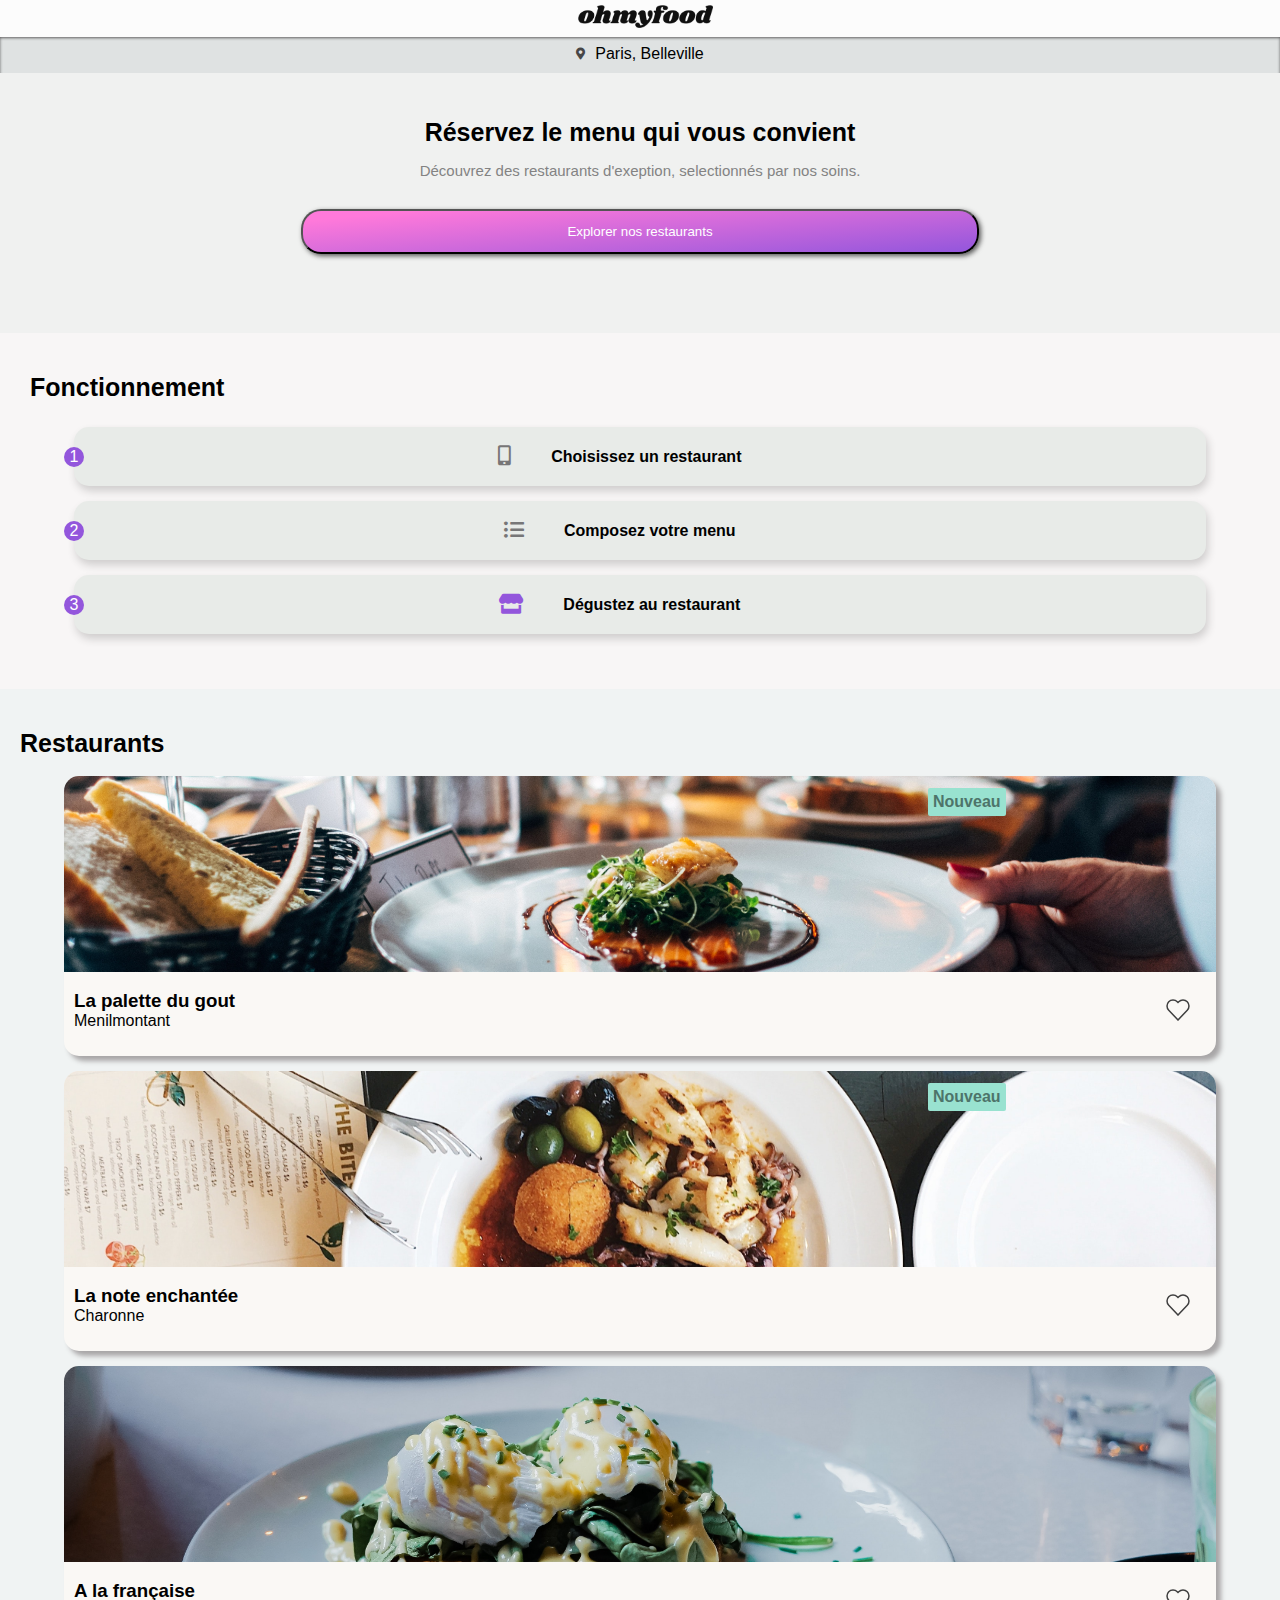
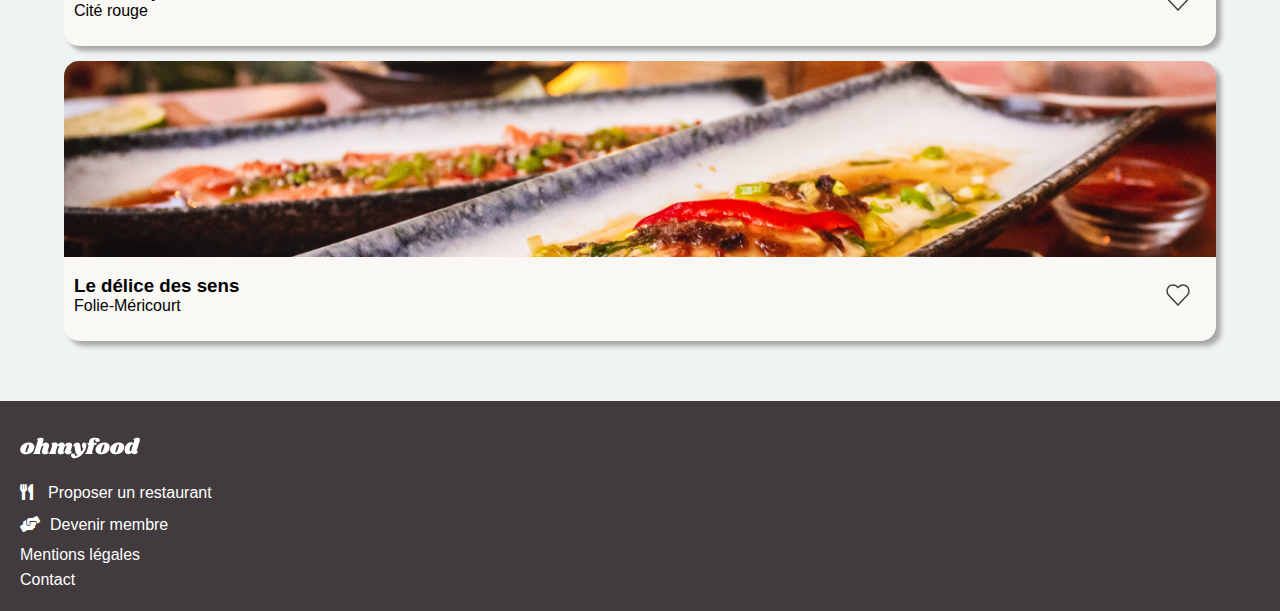
==== commit 1a4f27f8: "fix footer margins and sizes" ====
--- a/accueil.html
+++ b/accueil.html
@@ -183,7 +183,7 @@
         <footer>
             <div class="foot" >
                
-                <svg width="196" height="34" viewBox="0 0 196 34" fill="none" xmlns="http://www.w3.org/2000/svg">
+                <svg width="120" height="34" viewBox="0 0 196 34" fill="none" xmlns="http://www.w3.org/2000/svg">
                     <path d="M13.932 7.956C17.196 7.956 19.596 8.61599 21.132 9.936C22.692 11.256 23.472 12.984 23.472 15.12C23.472 15.84 23.376 16.644 23.184 17.532C22.728 19.5 21.876 21.228 20.628 22.716C19.38 24.18 17.844 25.32 16.02 26.136C14.22 26.928 12.264 27.324 10.152 27.324C6.81599 27.324 4.34399 26.664 2.73599 25.344C1.15199 24 0.359985 22.224 0.359985 20.016C0.359985 19.272 0.455985 18.444 0.647985 17.532C1.10399 15.66 1.96799 14.004 3.23999 12.564C4.53599 11.1 6.10799 9.972 7.95599 9.18C9.82799 8.364 11.82 7.956 13.932 7.956ZM13.824 11.16C13.32 11.16 12.78 11.616 12.204 12.528C11.652 13.416 10.992 15.108 10.224 17.604C9.45599 20.1 9.07199 21.852 9.07199 22.86C9.07199 23.388 9.15599 23.748 9.32399 23.94C9.49199 24.108 9.71999 24.192 10.008 24.192C10.512 24.24 11.028 23.808 11.556 22.896C12.108 21.984 12.792 20.208 13.608 17.568C14.352 15.24 14.724 13.548 14.724 12.492C14.724 11.988 14.64 11.64 14.472 11.448C14.328 11.256 14.112 11.16 13.824 11.16Z" fill="#101010"/>
                     <path d="M44.9899 22.032C44.9419 22.128 44.9179 22.272 44.9179 22.464C44.9179 22.632 44.9539 22.764 45.0259 22.86C45.1219 22.956 45.2419 23.004 45.3859 23.004C45.6739 23.004 45.9139 22.884 46.1059 22.644C46.3219 22.38 46.4659 22.248 46.5379 22.248C46.6579 22.248 46.7539 22.332 46.8259 22.5C46.8979 22.644 46.9339 22.824 46.9339 23.04C46.9579 23.736 46.7299 24.42 46.2499 25.092C45.7699 25.74 45.0619 26.28 44.1259 26.712C43.2139 27.12 42.1099 27.324 40.8139 27.324C39.2299 27.324 37.9699 26.964 37.0339 26.244C36.0979 25.5 35.6179 24.516 35.5939 23.292C35.5939 22.404 35.8099 21.408 36.2419 20.304L38.2219 15.12C38.3419 14.808 38.4019 14.556 38.4019 14.364C38.4019 14.052 38.2939 13.812 38.0779 13.644C37.8859 13.452 37.6459 13.356 37.3579 13.356C36.9019 13.356 36.4339 13.572 35.9539 14.004C35.4979 14.412 35.1259 15.084 34.8379 16.02V15.948L32.5699 23.256C32.4979 23.544 32.4619 23.796 32.4619 24.012C32.4619 24.324 32.5219 24.576 32.6419 24.768C32.7619 24.936 32.9299 25.104 33.1459 25.272C33.3139 25.44 33.4339 25.584 33.5059 25.704C33.5779 25.8 33.5899 25.932 33.5419 26.1C33.4219 26.412 33.1819 26.64 32.8219 26.784C32.4619 26.928 31.9099 27 31.1659 27H22.9579C22.3339 27 21.8779 26.904 21.5899 26.712C21.3019 26.496 21.2059 26.22 21.3019 25.884C21.3979 25.596 21.6499 25.344 22.0579 25.128C22.4179 24.936 22.7179 24.708 22.9579 24.444C23.1979 24.18 23.4019 23.76 23.5699 23.184L29.0419 5.22C29.1139 5.004 29.1499 4.824 29.1499 4.68C29.1499 4.416 29.0779 4.2 28.9339 4.032C28.8139 3.864 28.6459 3.696 28.4299 3.528C28.1899 3.336 28.0099 3.168 27.8899 3.024C27.7939 2.88 27.7819 2.688 27.8539 2.448C27.9979 1.896 28.7539 1.416 30.1219 1.00799C31.4899 0.599996 32.9179 0.395996 34.4059 0.395996C35.7979 0.395996 36.8179 0.659996 37.4659 1.188C38.1379 1.716 38.4739 2.436 38.4739 3.348C38.4739 3.876 38.3899 4.392 38.2219 4.896L36.2779 11.232C37.2139 10.008 38.1979 9.156 39.2299 8.676C40.2859 8.196 41.4259 7.956 42.6499 7.956C44.1139 7.956 45.2899 8.4 46.1779 9.288C47.0899 10.176 47.5459 11.328 47.5459 12.744C47.5459 13.488 47.4259 14.22 47.1859 14.94L44.9899 22.032Z" fill="#101010"/>
                     <path d="M82.7165 22.032C82.6685 22.128 82.6445 22.272 82.6445 22.464C82.6445 22.632 82.6805 22.764 82.7525 22.86C82.8485 22.956 82.9685 23.004 83.1125 23.004C83.4005 23.004 83.6405 22.884 83.8325 22.644C84.0485 22.38 84.1925 22.248 84.2645 22.248C84.3845 22.248 84.4805 22.332 84.5525 22.5C84.6245 22.644 84.6605 22.824 84.6605 23.04C84.6845 23.736 84.4565 24.42 83.9765 25.092C83.4965 25.74 82.7885 26.28 81.8525 26.712C80.9405 27.12 79.8365 27.324 78.5405 27.324C76.9565 27.324 75.6965 26.964 74.7605 26.244C73.8245 25.5 73.3445 24.516 73.3205 23.292C73.3205 22.404 73.5365 21.408 73.9685 20.304L75.9485 15.12C76.0685 14.808 76.1285 14.556 76.1285 14.364C76.1285 14.052 76.0205 13.812 75.8045 13.644C75.6125 13.452 75.3725 13.356 75.0845 13.356C74.6765 13.356 74.2565 13.536 73.8245 13.896C73.3925 14.256 73.0085 14.82 72.6725 15.588L70.6925 22.032C70.6445 22.128 70.6205 22.272 70.6205 22.464C70.6205 22.632 70.6565 22.764 70.7285 22.86C70.8245 22.956 70.9445 23.004 71.0885 23.004C71.3765 23.004 71.6165 22.884 71.8085 22.644C72.0245 22.38 72.1685 22.248 72.2405 22.248C72.3605 22.248 72.4565 22.332 72.5285 22.5C72.6005 22.644 72.6365 22.824 72.6365 23.04C72.6605 23.736 72.4325 24.42 71.9525 25.092C71.4725 25.74 70.7645 26.28 69.8285 26.712C68.9165 27.12 67.8125 27.324 66.5165 27.324C64.9325 27.324 63.6725 26.964 62.7365 26.244C61.8005 25.5 61.3205 24.516 61.2965 23.292C61.2965 22.404 61.5125 21.408 61.9445 20.304L63.9245 15.12C64.0445 14.808 64.1045 14.556 64.1045 14.364C64.1045 14.052 63.9965 13.812 63.7805 13.644C63.5885 13.452 63.3485 13.356 63.0605 13.356C62.6525 13.356 62.2325 13.536 61.8005 13.896C61.3685 14.232 61.0085 14.784 60.7205 15.552L58.3445 23.256C58.2485 23.52 58.2005 23.772 58.2005 24.012C58.2005 24.3 58.2605 24.54 58.3805 24.732C58.5005 24.9 58.6685 25.08 58.8845 25.272C59.0525 25.416 59.1725 25.548 59.2445 25.668C59.3165 25.788 59.3285 25.932 59.2805 26.1C59.1845 26.412 58.9565 26.64 58.5965 26.784C58.2365 26.928 57.6725 27 56.9045 27H48.6965C48.0725 27 47.6285 26.904 47.3645 26.712C47.0765 26.496 46.9685 26.22 47.0405 25.884C47.1365 25.596 47.3885 25.344 47.7965 25.128C48.1565 24.936 48.4565 24.708 48.6965 24.444C48.9365 24.18 49.1405 23.76 49.3085 23.184L52.5125 12.78C52.5605 12.66 52.5845 12.492 52.5845 12.276C52.5845 12.012 52.5245 11.808 52.4045 11.664C52.3085 11.52 52.1405 11.34 51.9005 11.124C51.6605 10.932 51.4925 10.764 51.3965 10.62C51.3005 10.476 51.2885 10.284 51.3605 10.044C51.5045 9.492 52.2605 9.012 53.6285 8.604C54.9965 8.172 56.4245 7.956 57.9125 7.956C59.0885 7.956 60.0125 8.28 60.6845 8.928C61.3805 9.576 61.7165 10.464 61.6925 11.592C62.6765 10.224 63.7085 9.276 64.7885 8.748C65.8925 8.22 67.0805 7.956 68.3525 7.956C69.7445 7.956 70.8725 8.364 71.7365 9.18C72.6245 9.972 73.1165 11.016 73.2125 12.312C74.2445 10.68 75.3485 9.552 76.5245 8.928C77.7005 8.28 78.9845 7.956 80.3765 7.956C81.8405 7.956 83.0165 8.4 83.9045 9.288C84.8165 10.176 85.2725 11.328 85.2725 12.744C85.2725 13.488 85.1525 14.22 84.9125 14.94L82.7165 22.032Z" fill="#101010"/>
--- a/css/accueil.css
+++ b/css/accueil.css
@@ -484,12 +484,11 @@
   width: 100%;
   height: 150px;
   color: white;
-  padding: 30px 0px;
+  padding: 30px 20px;
 }
 
 footer p {
   margin-bottom: 7px;
-  margin-left: 10px;
 }
 
 .foot path {
@@ -508,10 +507,6 @@
   margin-bottom: 7px;
 }
 
-.proposer i {
-  margin-left: 20px;
-}
-
 .proposer p {
   margin-left: 15px;
 }
@@ -527,10 +522,6 @@
   margin-bottom: 7px;
 }
 
-.devenir i {
-  margin-left: 20px;
-}
-
 .devenir p {
   margin-left: 10px;
   margin-bottom: 5px;
@@ -539,6 +530,5 @@
 footer a {
   text-decoration: none;
   color: white;
-  margin-left: 10px;
 }
 /*# sourceMappingURL=accueil.css.map */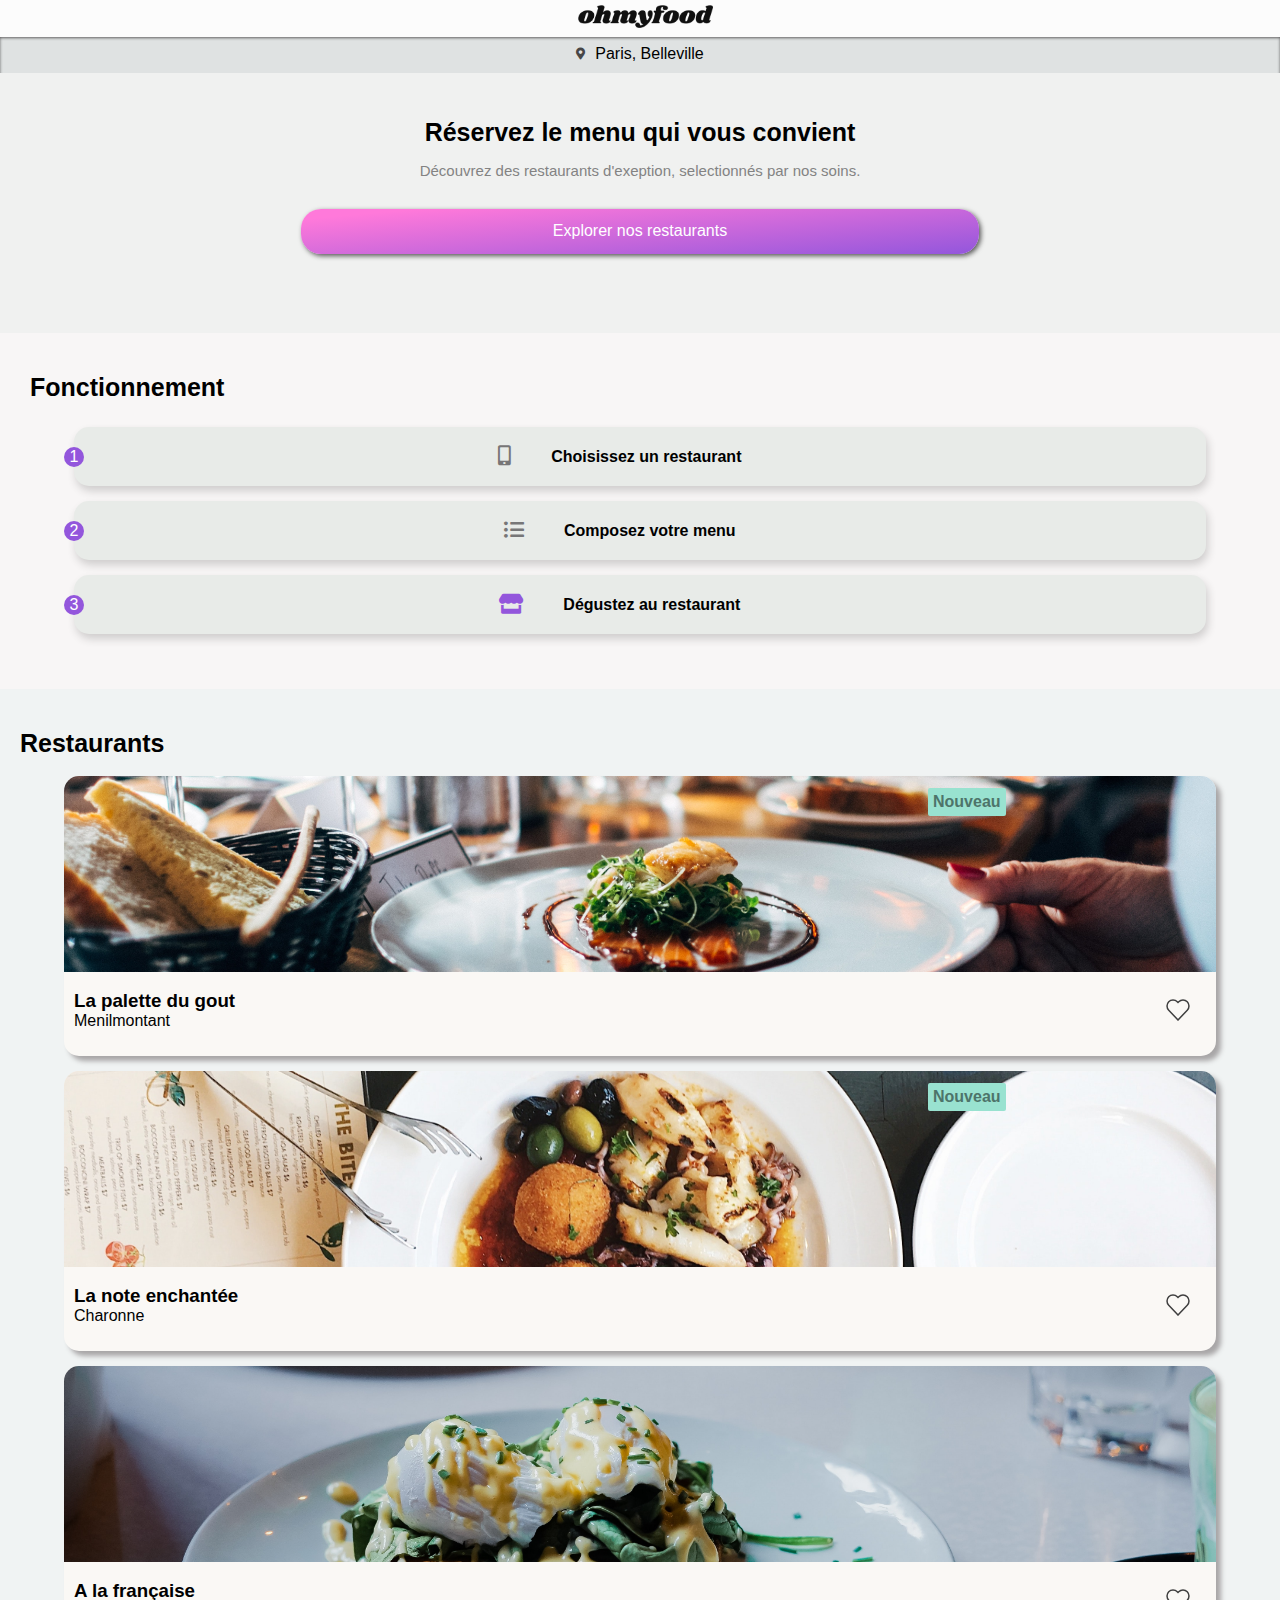
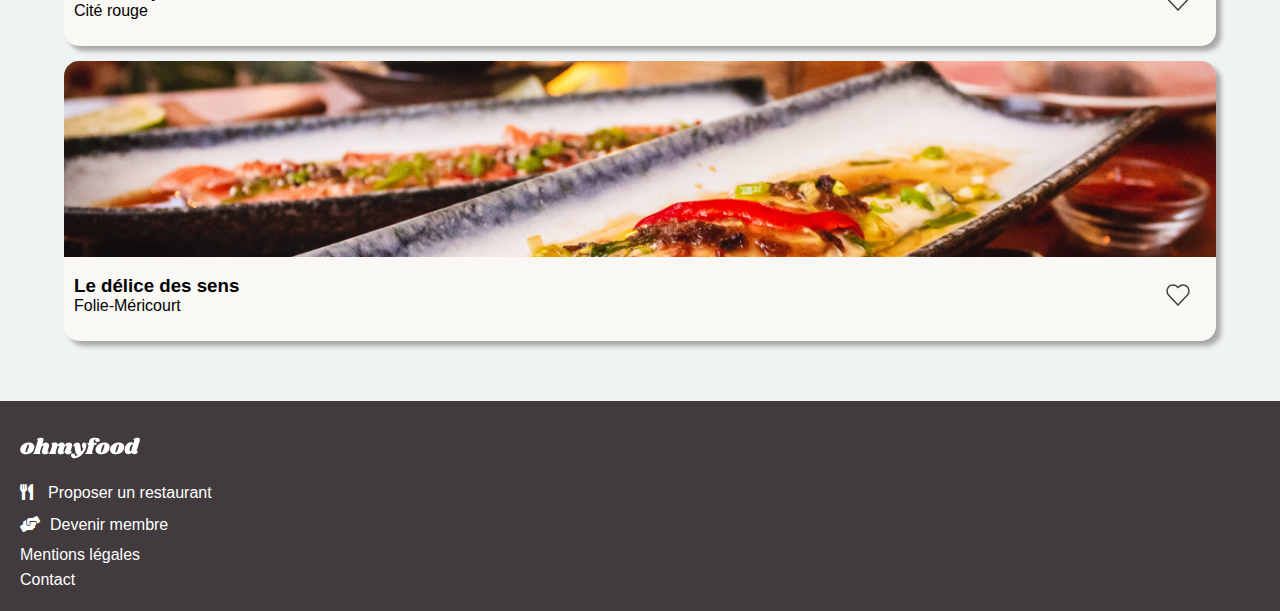
==== commit ea94b043: "change reservation s button to div" ====
--- a/accueil.html
+++ b/accueil.html
@@ -35,7 +35,7 @@
         <div class="reservation" >
             <h1>Réservez le menu qui vous convient</h1>
             <p>Découvrez des restaurants d'exeption, selectionnés par nos soins.</p>
-            <button> <a href="menu1.html">Explorer nos restaurants</a></button>
+            <div class="button"> <a href="menu1.html">Explorer nos restaurants</a></div>
         </div>
 
 
--- a/css/accueil.css
+++ b/css/accueil.css
@@ -248,7 +248,7 @@
   font-size: 15px;
 }
 
-.reservation button {
+.reservation .button {
   width: 53%;
   height: 45px;
   margin: 30px auto 0px;
@@ -256,6 +256,15 @@
   -webkit-box-shadow: 2px 2px 5px #575757;
           box-shadow: 2px 2px 5px #575757;
   background: linear-gradient(175deg, #FF79DA 10%, #9356DC 100%);
+  display: -webkit-box;
+  display: -ms-flexbox;
+  display: flex;
+  -webkit-box-pack: center;
+      -ms-flex-pack: center;
+          justify-content: center;
+  -webkit-box-align: center;
+      -ms-flex-align: center;
+          align-items: center;
 }
 
 .reservation a {
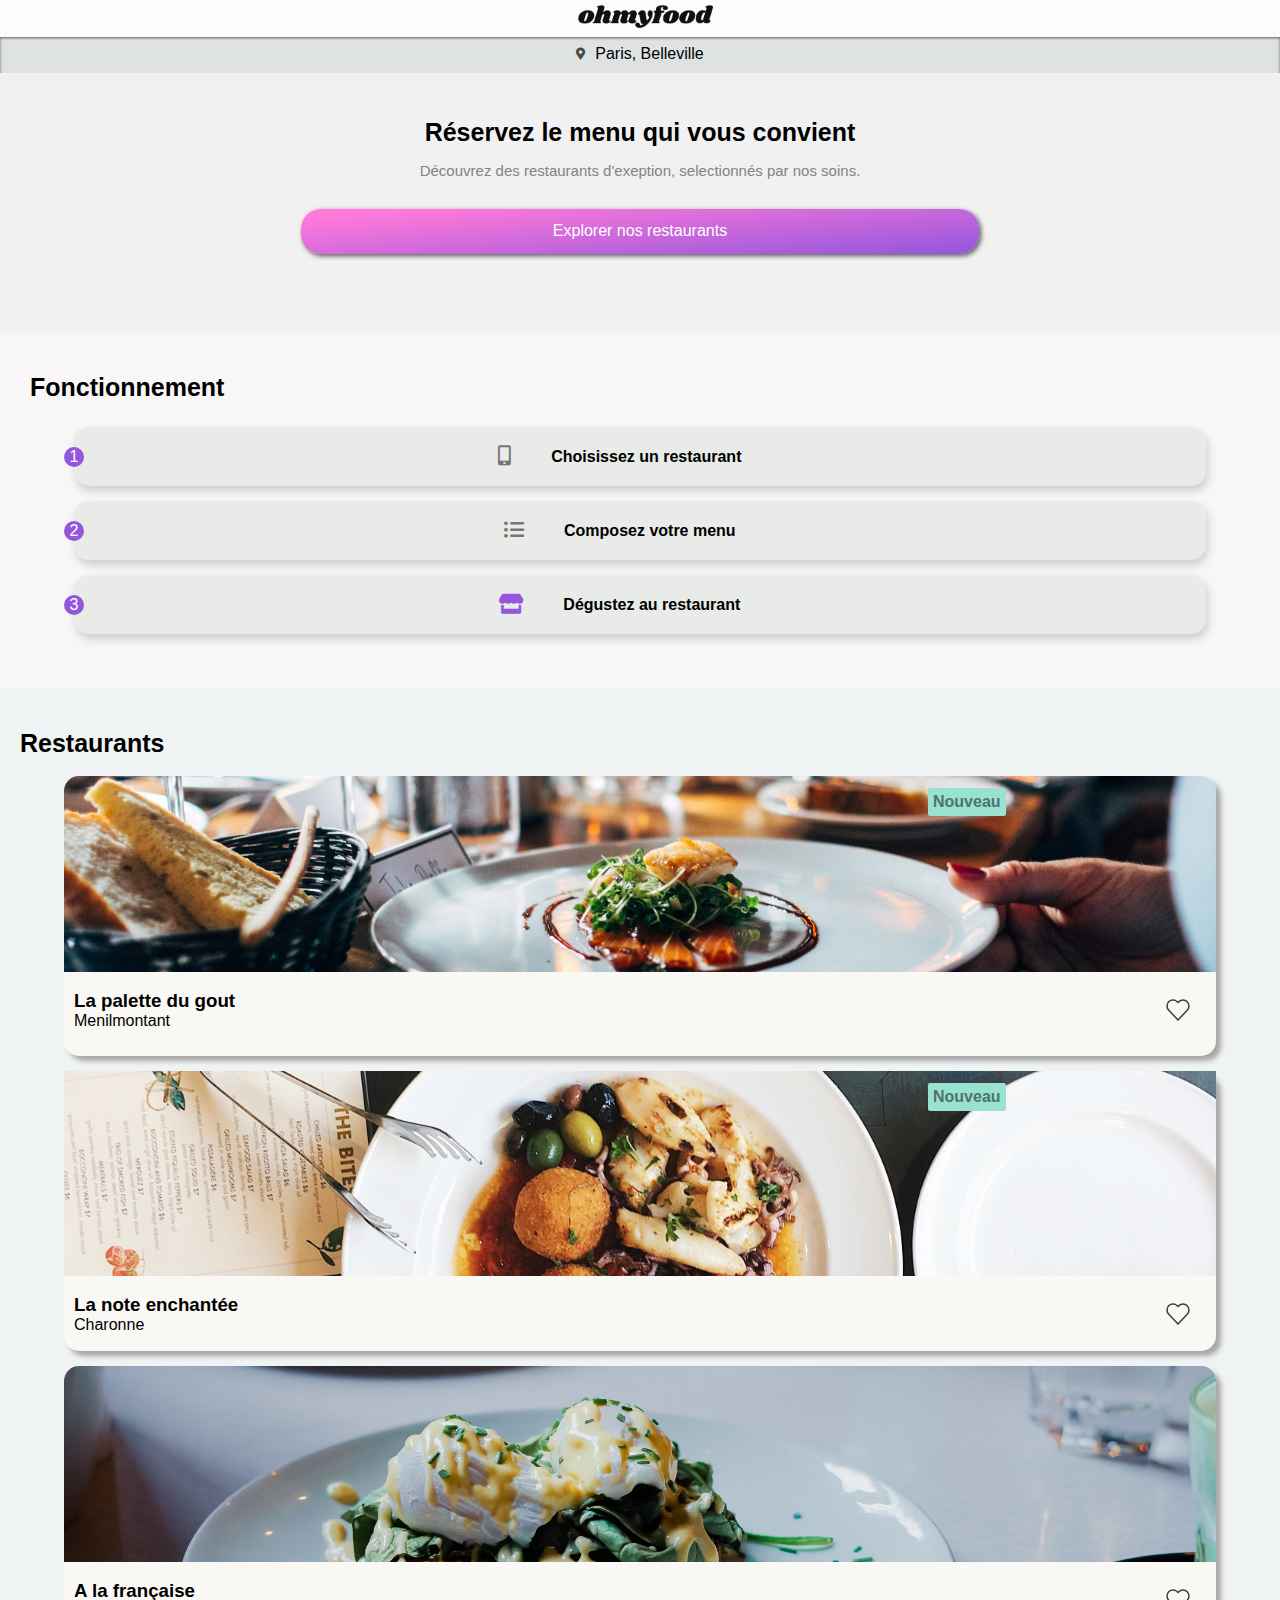
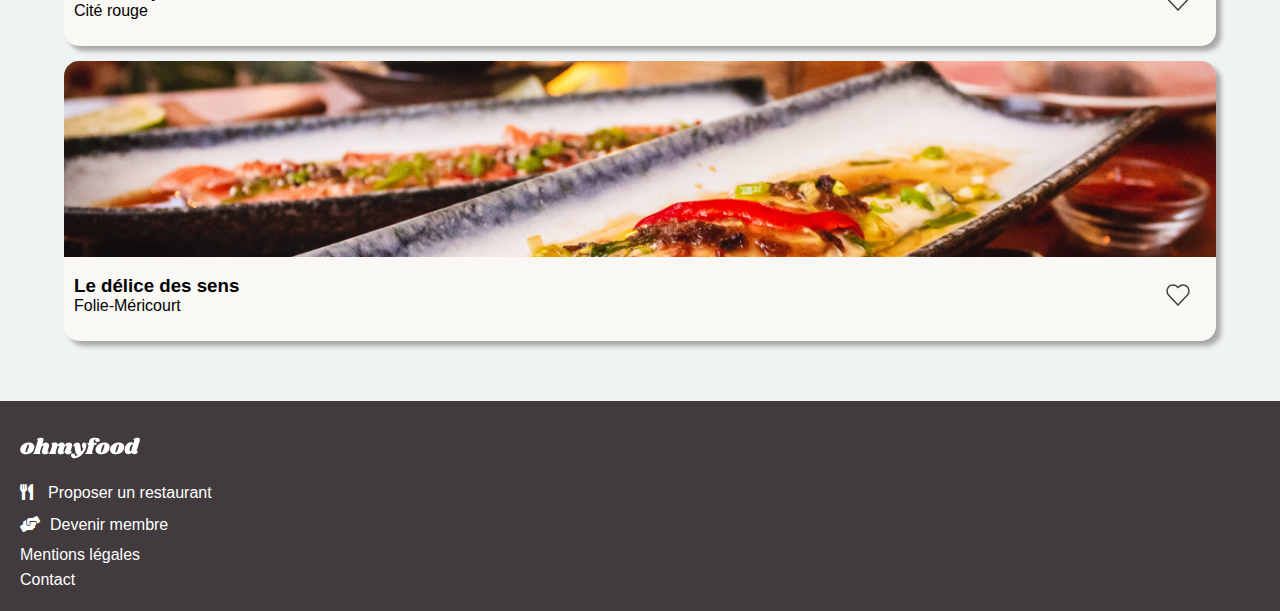
==== commit a7a7a464: "background img technique on home s second card" ====
--- a/accueil.html
+++ b/accueil.html
@@ -87,9 +87,10 @@
 
         <div class="all-restaurants" >
             <h1>Restaurants</h1>
-            <div class="restaurant-card" >
+            <div class="restaurant-card one" >
                 <a href="menu1.html">
                     <img src="img/jay-wennington-N_Y88TWmGwA-unsplash.jpg" alt="photo resto1">
+                    
                     <div class="nouveau">Nouveau
                     </div>
                     <div class="restaurant-infos" >
@@ -111,9 +112,13 @@
                 </a>
             </div>
 
-            <div class="restaurant-card" >
+            <div class="restaurant-card two" >
                 <a href="menu2.html">
-                    <img src="img/stil-u2Lp8tXIcjw-unsplash.jpg" alt="">
+                    <!--<img src="img/stil-u2Lp8tXIcjw-unsplash.jpg" alt="">
+                    -->
+                    <div class="pic">
+                        
+                    </div>
                         <div class="nouveau"> Nouveau
                         </div>
                     <div class="restaurant-infos" >
@@ -134,7 +139,7 @@
                 </a>
             </div>
 
-            <div class="restaurant-card" >
+            <div class="restaurant-card three" >
                 <a href="menu3.html">
                     <img src="img/toa-heftiba-DQKerTsQwi0-unsplash.jpg" alt="">
                     <div class="restaurant-infos" >
@@ -155,7 +160,7 @@
                 </a>
             </div>
 
-            <div class="restaurant-card" >
+            <div class="restaurant-card four" >
                 <a href="menu4.html">
                     <img src="img/louis-hansel-shotsoflouis-qNBGVyOCY8Q-unsplash.jpg" alt="">
                     <div class="restaurant-infos" >
--- a/css/accueil.css
+++ b/css/accueil.css
@@ -390,6 +390,15 @@
           flex-direction: column;
   -webkit-box-shadow: 5px 5px 5px #a8a6a7;
           box-shadow: 5px 5px 5px #a8a6a7;
+}
+
+.two .pic {
+  background-image: url(../img/stil-u2Lp8tXIcjw-unsplash.jpg);
+  height: 75%;
+  width: 100%;
+  background-repeat: no-repeat;
+  background-position: center;
+  background-size: cover;
 }
 
 .nouveau {
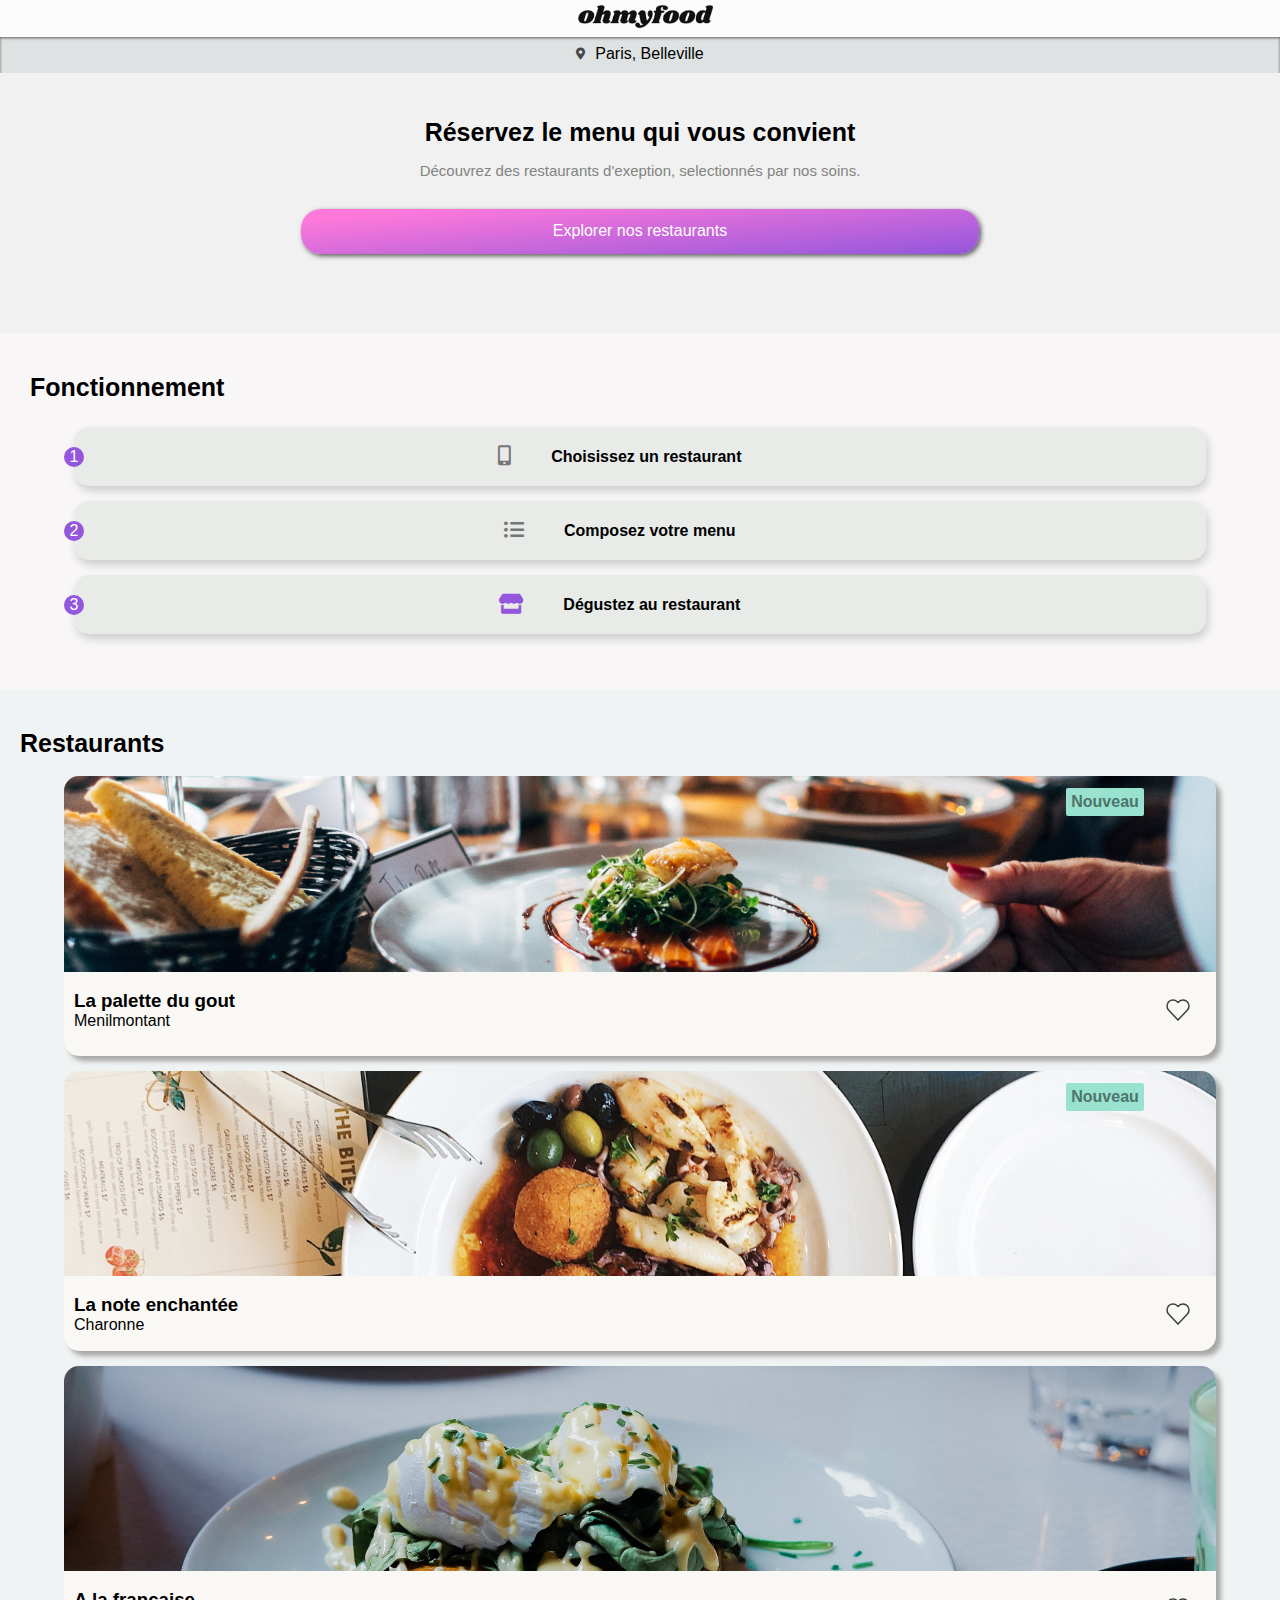
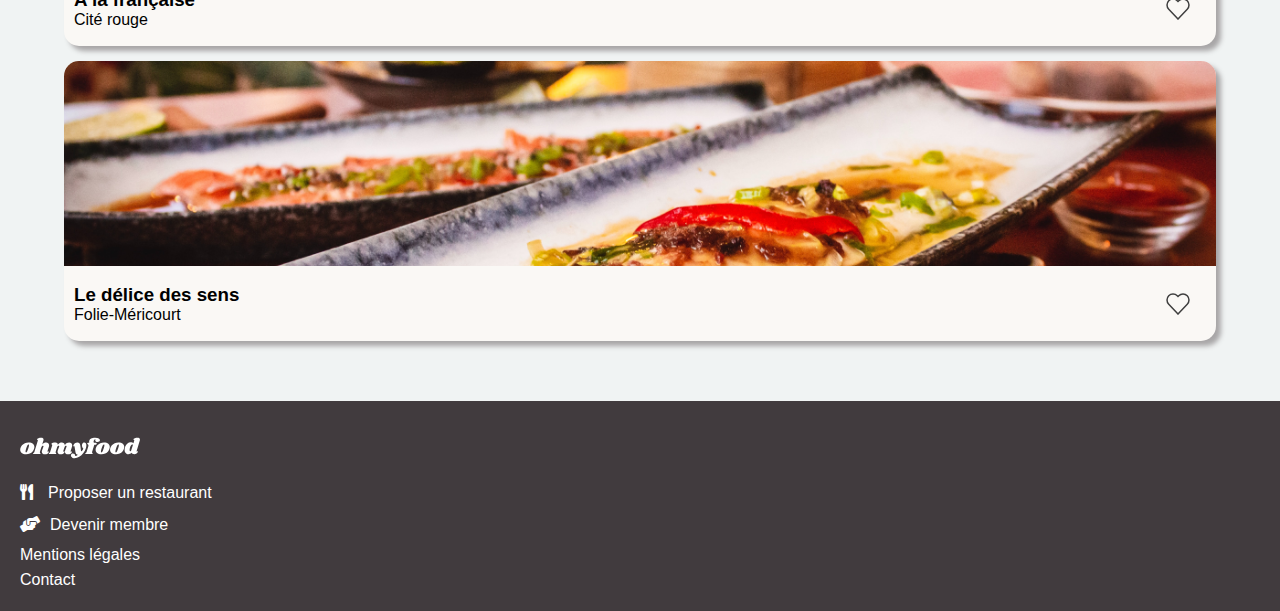
==== commit a44d6dda: "add background images to home s cards" ====
--- a/accueil.html
+++ b/accueil.html
@@ -141,7 +141,11 @@
 
             <div class="restaurant-card three" >
                 <a href="menu3.html">
-                    <img src="img/toa-heftiba-DQKerTsQwi0-unsplash.jpg" alt="">
+                    <!--<img src="img/toa-heftiba-DQKerTsQwi0-unsplash.jpg" alt="">
+                    -->
+                    <div class="pic ">
+                        
+                    </div>
                     <div class="restaurant-infos" >
                         <div>
                             <h3>A la française</h3>
@@ -162,7 +166,11 @@
 
             <div class="restaurant-card four" >
                 <a href="menu4.html">
-                    <img src="img/louis-hansel-shotsoflouis-qNBGVyOCY8Q-unsplash.jpg" alt="">
+                    <!--<img src="img/louis-hansel-shotsoflouis-qNBGVyOCY8Q-unsplash.jpg" alt="">
+                    -->
+                    <div class="pic ">
+                        
+                    </div>
                     <div class="restaurant-infos" >
                         <div>
                             <h3>Le délice des sens</h3>
--- a/css/accueil.css
+++ b/css/accueil.css
@@ -399,6 +399,27 @@
   background-repeat: no-repeat;
   background-position: center;
   background-size: cover;
+  border-radius: 15px 15px 0px 0px;
+}
+
+.three .pic {
+  background-image: url(../img/toa-heftiba-DQKerTsQwi0-unsplash.jpg);
+  height: 75%;
+  width: 100%;
+  background-repeat: no-repeat;
+  background-position: center center;
+  background-size: cover;
+  border-radius: 15px 15px 0px 0px;
+}
+
+.four .pic {
+  background-image: url(../img/louis-hansel-shotsoflouis-qNBGVyOCY8Q-unsplash.jpg);
+  height: 75%;
+  width: 100%;
+  background-repeat: no-repeat;
+  background-position: center center;
+  background-size: cover;
+  border-radius: 15px 15px 0px 0px;
 }
 
 .nouveau {
@@ -549,4 +570,20 @@
   text-decoration: none;
   color: white;
 }
+
+/*-----------------------------*/
+/*-----------------------------*/
+/*responsive part*/
+@media screen and (min-width: 555px) and (max-width: 768px) {
+  .nouveau {
+    left: 80%;
+  }
+}
+
+/*--------------------*/
+@media screen and (min-width: 768px) {
+  .nouveau {
+    left: 87%;
+  }
+}
 /*# sourceMappingURL=accueil.css.map */